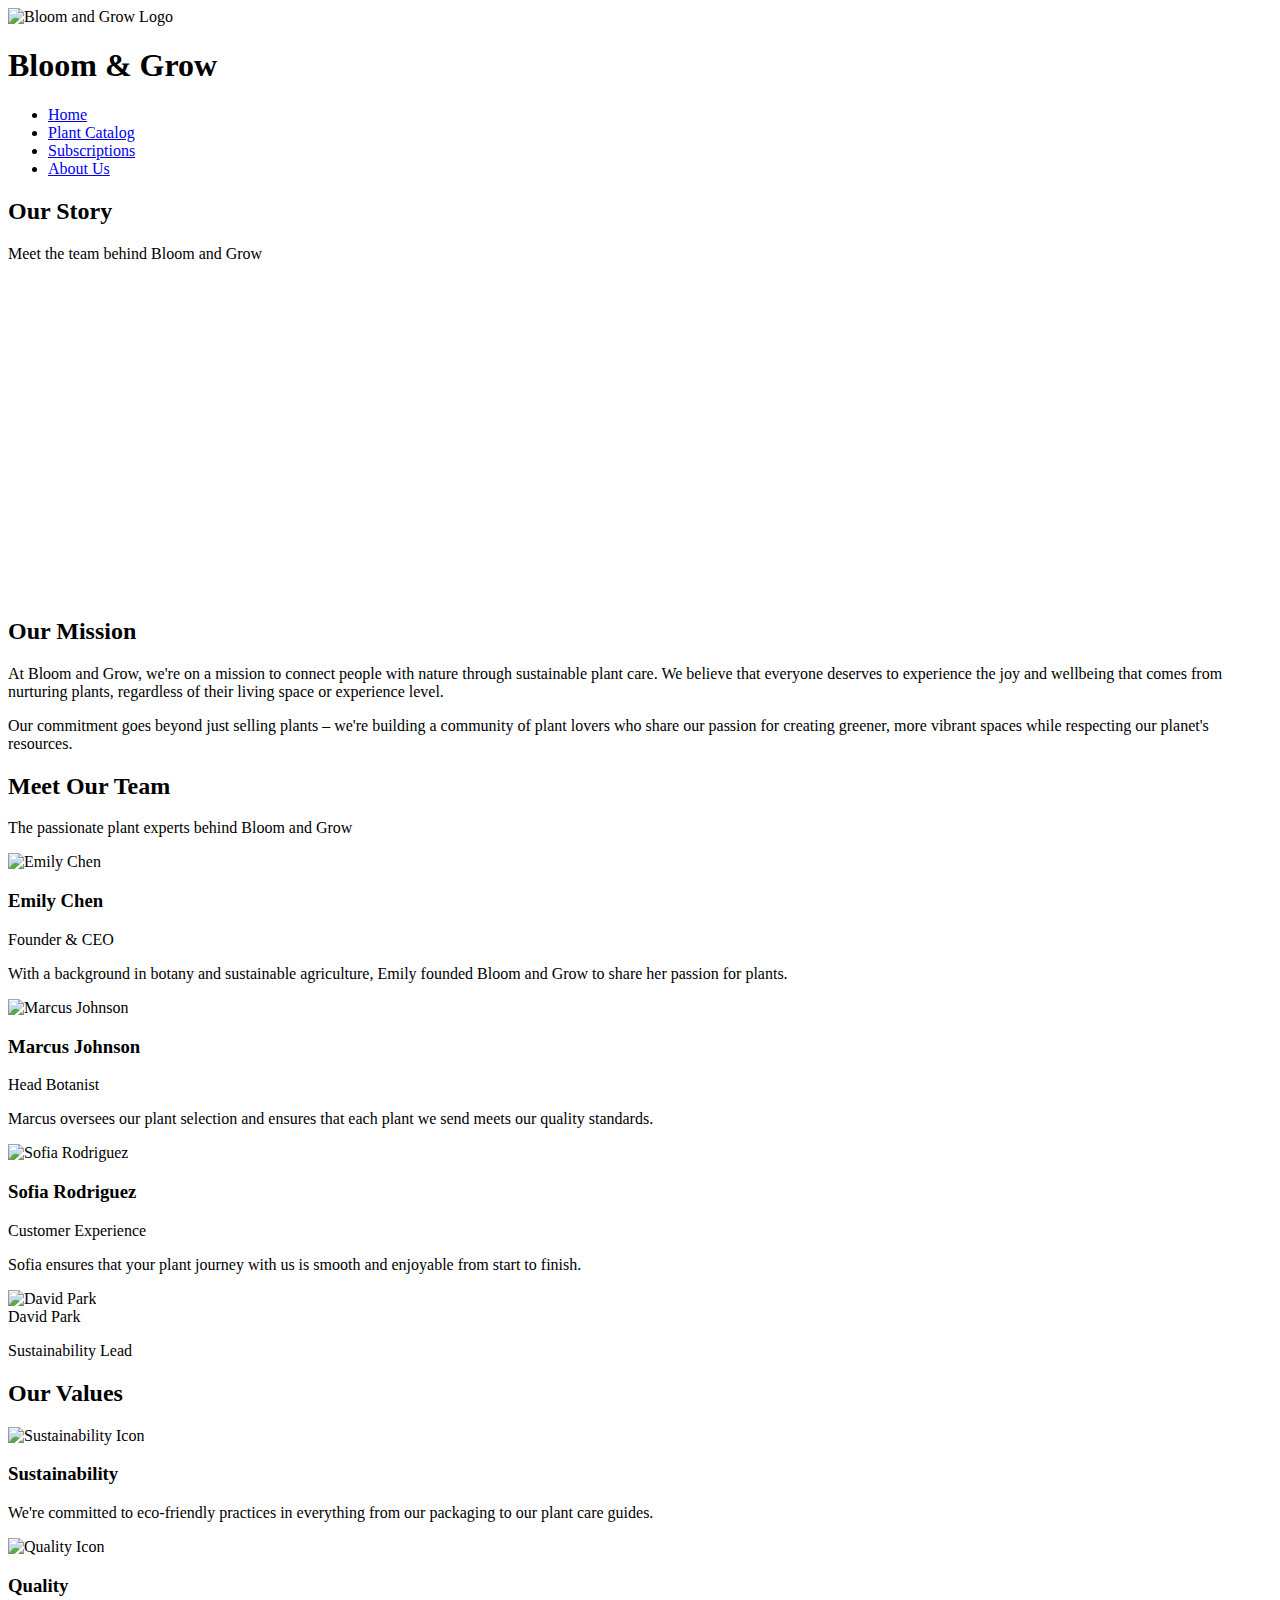
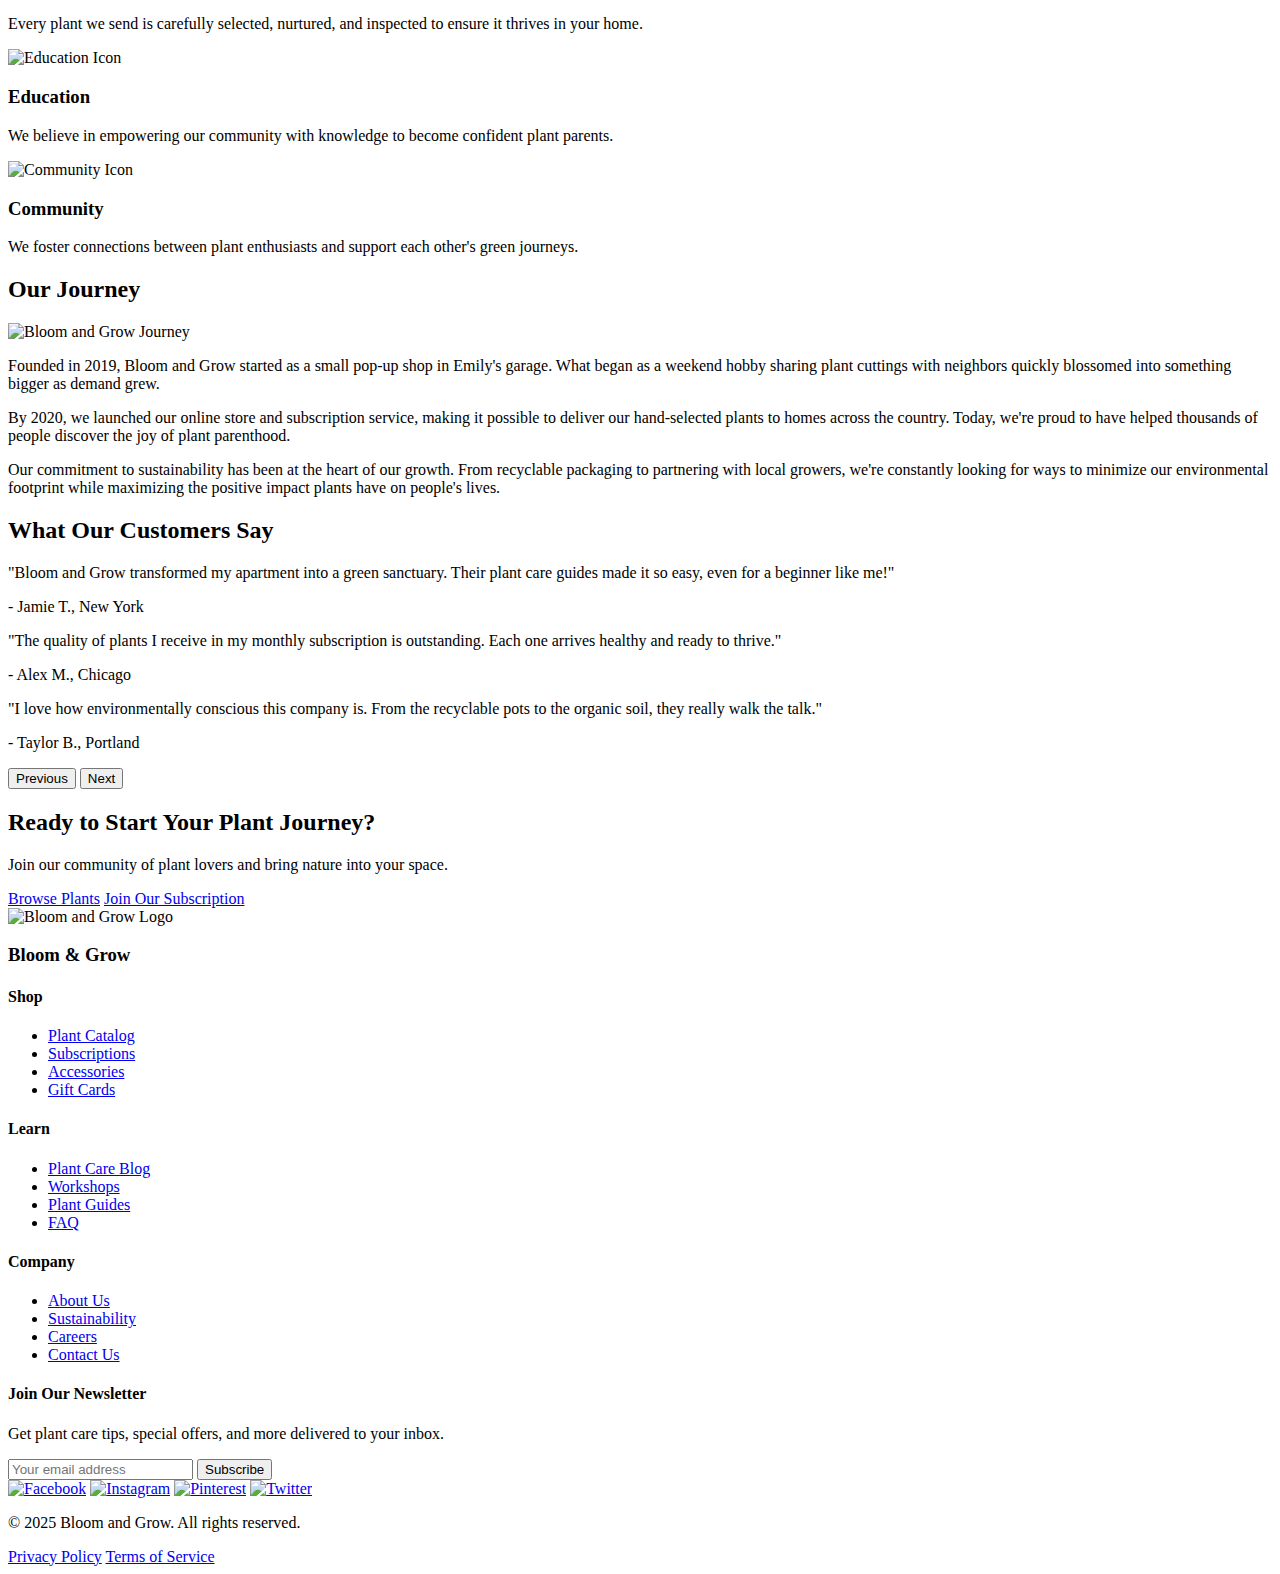
==== about.html @ cf71ad3f "added an about html file" ====
<!DOCTYPE html>
<html lang="en">
<head>
    <meta charset="UTF-8">
    <meta name="viewport" content="width=device-width, initial-scale=1.0">
    <title>Bloom and Grow - About Us</title>
    <link rel="stylesheet" href="styles.css">
    <link href="https://fonts.googleapis.com/css2?family=Playfair+Display:wght@400;500;600;700&family=Poppins:wght@300;400;500;600&display=swap" rel="stylesheet">
    <script src="script.js" defer></script>
</head>
<body>
    <header>
        <div class="container">
            <nav class="navbar">
                <div class="logo">
                    <img src="images/logo.svg" alt="Bloom and Grow Logo">
                    <h1>Bloom & Grow</h1>
                </div>
                <ul class="nav-links">
                    <li><a href="index.html">Home</a></li>
                    <li><a href="catalog.html">Plant Catalog</a></li>
                    <li><a href="subscription.html">Subscriptions</a></li>
                    <li><a href="about.html" class="active">About Us</a></li>
                </ul>
                <div class="hamburger">
                    <span></span>
                    <span></span>
                    <span></span>
                </div>
            </nav>
        </div>
    </header>

    <section class="hero" style="background-image: url('images/about-hero.jpg'); height: 400px;">
        <div class="container">
            <div class="hero-content fade-in">
                <h2>Our Story</h2>
                <p>Meet the team behind Bloom and Grow</p>
            </div>
        </div>
    </section>

    <section class="about-page">
        <div class="container">
            <div class="mission fade-in">
                <h2>Our Mission</h2>
                <p>At Bloom and Grow, we're on a mission to connect people with nature through sustainable plant care. We believe that everyone deserves to experience the joy and wellbeing that comes from nurturing plants, regardless of their living space or experience level.</p>
                <p>Our commitment goes beyond just selling plants – we're building a community of plant lovers who share our passion for creating greener, more vibrant spaces while respecting our planet's resources.</p>
            </div>
            
            <div class="team">
                <div class="section-title fade-in">
                    <h2>Meet Our Team</h2>
                    <p>The passionate plant experts behind Bloom and Grow</p>
                </div>
                
                <div class="team-grid">
                    <div class="team-member fade-in">
                        <div class="team-img">
                            <img src="images/team-1.jpg" alt="Emily Chen">
                        </div>
                        <h3 class="team-name">Emily Chen</h3>
                        <p class="team-position">Founder & CEO</p>
                        <p>With a background in botany and sustainable agriculture, Emily founded Bloom and Grow to share her passion for plants.</p>
                    </div>
                    
                    <div class="team-member fade-in">
                        <div class="team-img">
                            <img src="images/team-2.jpg" alt="Marcus Johnson">
                        </div>
                        <h3 class="team-name">Marcus Johnson</h3>
                        <p class="team-position">Head Botanist</p>
                        <p>Marcus oversees our plant selection and ensures that each plant we send meets our quality standards.</p>
                    </div>
                    
                    <div class="team-member fade-in">
                        <div class="team-img">
                            <img src="images/team-3.jpg" alt="Sofia Rodriguez">
                        </div>
                        <h3 class="team-name">Sofia Rodriguez</h3>
                        <p class="team-position">Customer Experience</p>
                        <p>Sofia ensures that your plant journey with us is smooth and enjoyable from start to finish.</p>
                    </div>
                    
                    <div class="team-member fade-in">
                        <div class="team-img">
                            <img src="images/team-4.jpg" alt="David Park">
                        </div
                    
                        <h3 class="team-name">David Park</h3>
                        <p class="team-position">Sustainability Lead</p>
            <div class="values fade-in">
                <h2>Our Values</h2>
                <div class="values-grid">
                    <div class="value-item">
                        <div class="value-icon">
                            <img src="images/sustainability-icon.svg" alt="Sustainability Icon">
                        </div>
                        <h3>Sustainability</h3>
                        <p>We're committed to eco-friendly practices in everything from our packaging to our plant care guides.</p>
                    </div>
                    
                    <div class="value-item">
                        <div class="value-icon">
                            <img src="images/quality-icon.svg" alt="Quality Icon">
                        </div>
                        <h3>Quality</h3>
                        <p>Every plant we send is carefully selected, nurtured, and inspected to ensure it thrives in your home.</p>
                    </div>
                    
                    <div class="value-item">
                        <div class="value-icon">
                            <img src="images/education-icon.svg" alt="Education Icon">
                        </div>
                        <h3>Education</h3>
                        <p>We believe in empowering our community with knowledge to become confident plant parents.</p>
                    </div>
                    
                    <div class="value-item">
                        <div class="value-icon">
                            <img src="images/community-icon.svg" alt="Community Icon">
                        </div>
                        <h3>Community</h3>
                        <p>We foster connections between plant enthusiasts and support each other's green journeys.</p>
                    </div>
                </div>
            </div>
            
            <div class="story fade-in">
                <h2>Our Journey</h2>
                <div class="story-content">
                    <div class="story-image">
                        <img src="images/our-journey.jpg" alt="Bloom and Grow Journey">
                    </div>
                    <div class="story-text">
                        <p>Founded in 2019, Bloom and Grow started as a small pop-up shop in Emily's garage. What began as a weekend hobby sharing plant cuttings with neighbors quickly blossomed into something bigger as demand grew.</p>
                        <p>By 2020, we launched our online store and subscription service, making it possible to deliver our hand-selected plants to homes across the country. Today, we're proud to have helped thousands of people discover the joy of plant parenthood.</p>
                        <p>Our commitment to sustainability has been at the heart of our growth. From recyclable packaging to partnering with local growers, we're constantly looking for ways to minimize our environmental footprint while maximizing the positive impact plants have on people's lives.</p>
                    </div>
                </div>
            </div>
            
            <div class="testimonials fade-in">
                <h2>What Our Customers Say</h2>
                <div class="testimonial-slider">
                    <div class="testimonial">
                        <p class="quote">"Bloom and Grow transformed my apartment into a green sanctuary. Their plant care guides made it so easy, even for a beginner like me!"</p>
                        <p class="author">- Jamie T., New York</p>
                    </div>
                    <div class="testimonial">
                        <p class="quote">"The quality of plants I receive in my monthly subscription is outstanding. Each one arrives healthy and ready to thrive."</p>
                        <p class="author">- Alex M., Chicago</p>
                    </div>
                    <div class="testimonial">
                        <p class="quote">"I love how environmentally conscious this company is. From the recyclable pots to the organic soil, they really walk the talk."</p>
                        <p class="author">- Taylor B., Portland</p>
                    </div>
                </div>
                <div class="slider-controls">
                    <button class="prev">Previous</button>
                    <button class="next">Next</button>
                </div>
            </div>
        </div>
    </section>
    
    <section class="cta-section">
        <div class="container">
            <div class="cta-content fade-in">
                <h2>Ready to Start Your Plant Journey?</h2>
                <p>Join our community of plant lovers and bring nature into your space.</p>
                <div class="cta-buttons">
                    <a href="catalog.html" class="btn primary-btn">Browse Plants</a>
                    <a href="subscription.html" class="btn secondary-btn">Join Our Subscription</a>
                </div>
            </div>
        </div>
    </section>

    <footer>
        <div class="container">
            <div class="footer-content">
                <div class="footer-logo">
                    <img src="images/logo-white.svg" alt="Bloom and Grow Logo">
                    <h3>Bloom & Grow</h3>
                </div>
                <div class="footer-links">
                    <div class="footer-column">
                        <h4>Shop</h4>
                        <ul>
                            <li><a href="catalog.html">Plant Catalog</a></li>
                            <li><a href="subscription.html">Subscriptions</a></li>
                            <li><a href="accessories.html">Accessories</a></li>
                            <li><a href="gifts.html">Gift Cards</a></li>
                        </ul>
                    </div>
                    <div class="footer-column">
                        <h4>Learn</h4>
                        <ul>
                            <li><a href="blog.html">Plant Care Blog</a></li>
                            <li><a href="workshops.html">Workshops</a></li>
                            <li><a href="guides.html">Plant Guides</a></li>
                            <li><a href="faq.html">FAQ</a></li>
                        </ul>
                    </div>
                    <div class="footer-column">
                        <h4>Company</h4>
                        <ul>
                            <li><a href="about.html">About Us</a></li>
                            <li><a href="sustainability.html">Sustainability</a></li>
                            <li><a href="careers.html">Careers</a></li>
                            <li><a href="contact.html">Contact Us</a></li>
                        </ul>
                    </div>
                </div>
                <div class="newsletter">
                    <h4>Join Our Newsletter</h4>
                    <p>Get plant care tips, special offers, and more delivered to your inbox.</p>
                    <form class="newsletter-form">
                        <input type="email" placeholder="Your email address" required>
                        <button type="submit" class="btn primary-btn">Subscribe</button>
                    </form>
                </div>
            </div>
            <div class="footer-bottom">
                <div class="social-links">
                    <a href="#" aria-label="Facebook"><img src="images/facebook-icon.svg" alt="Facebook"></a>
                    <a href="#" aria-label="Instagram"><img src="images/instagram-icon.svg" alt="Instagram"></a>
                    <a href="#" aria-label="Pinterest"><img src="images/pinterest-icon.svg" alt="Pinterest"></a>
                    <a href="#" aria-label="Twitter"><img src="images/twitter-icon.svg" alt="Twitter"></a>
                </div>
                <div class="copyright">
                    <p>&copy; 2025 Bloom and Grow. All rights reserved.</p>
                </div>
                <div class="legal-links">
                    <a href="privacy.html">Privacy Policy</a>
                    <a href="terms.html">Terms of Service</a>
                </div>
            </div>
        </div>
    </footer>
</body>
</html>
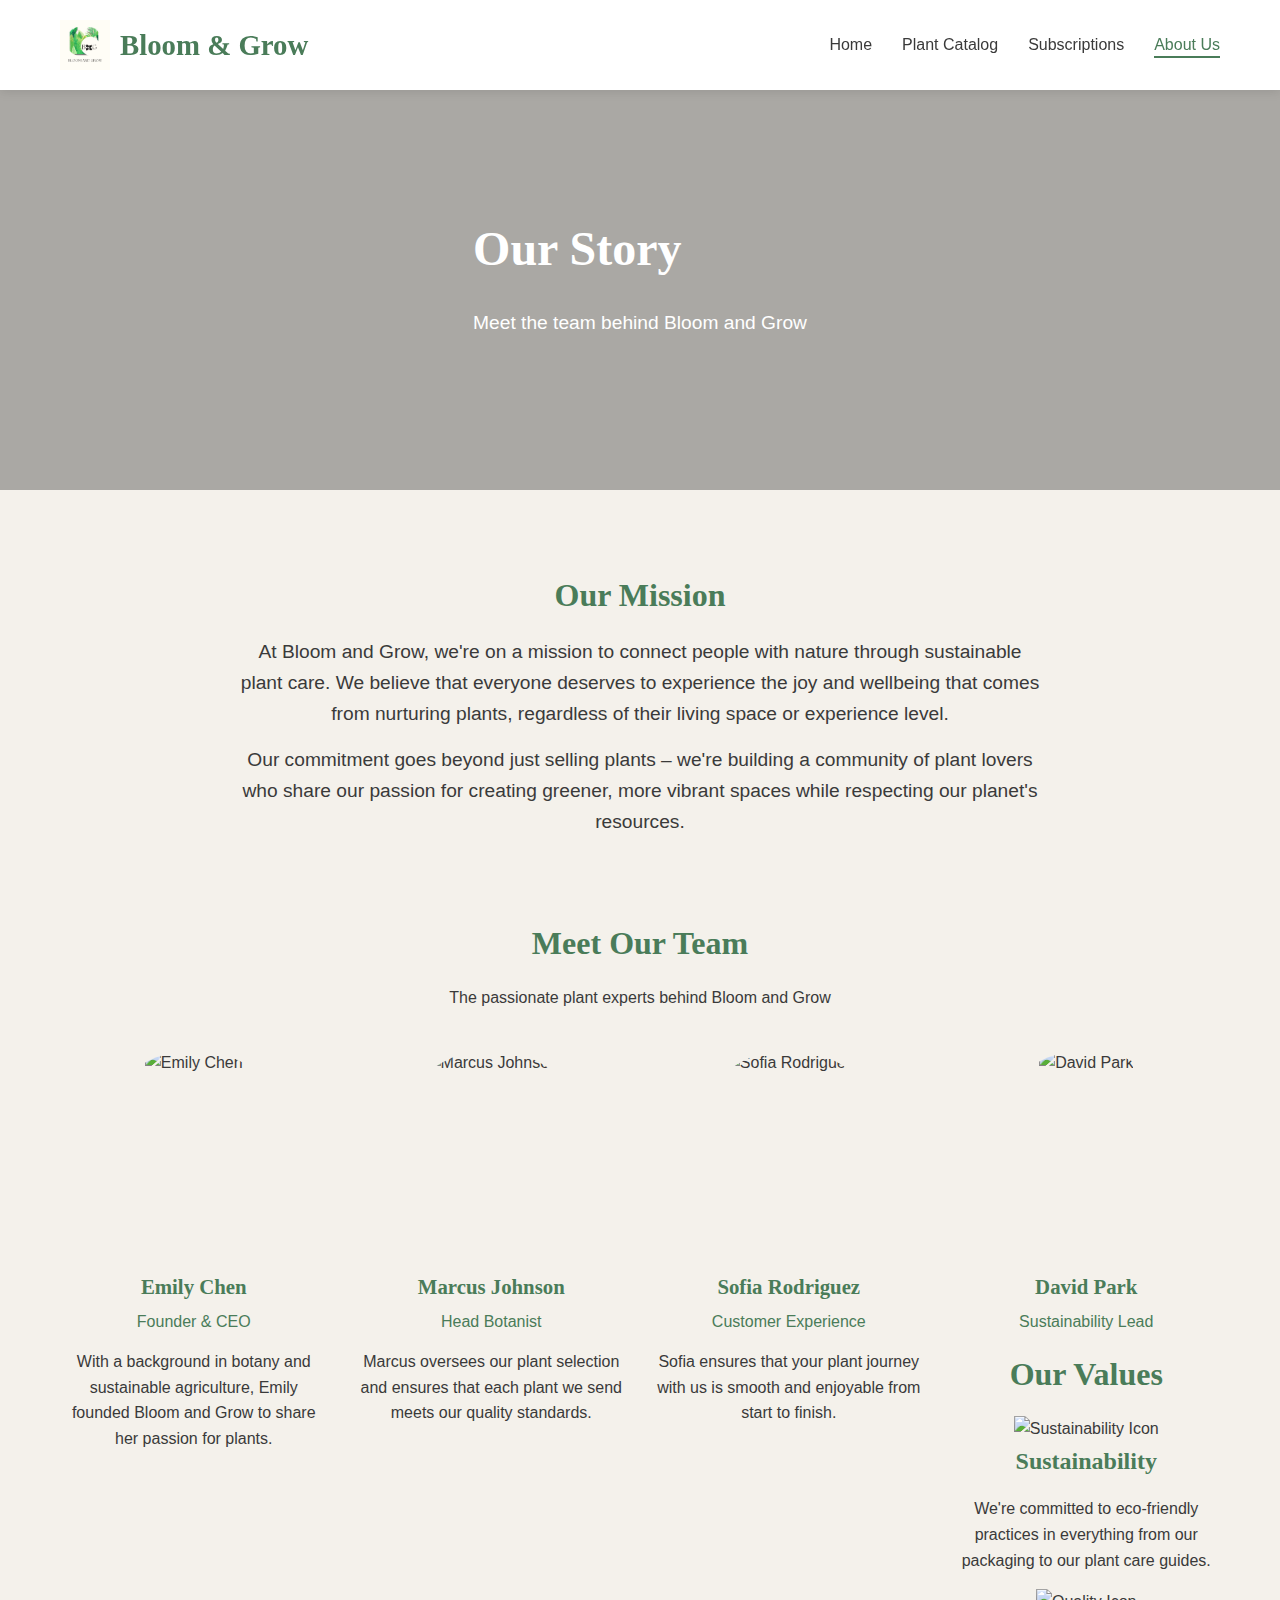
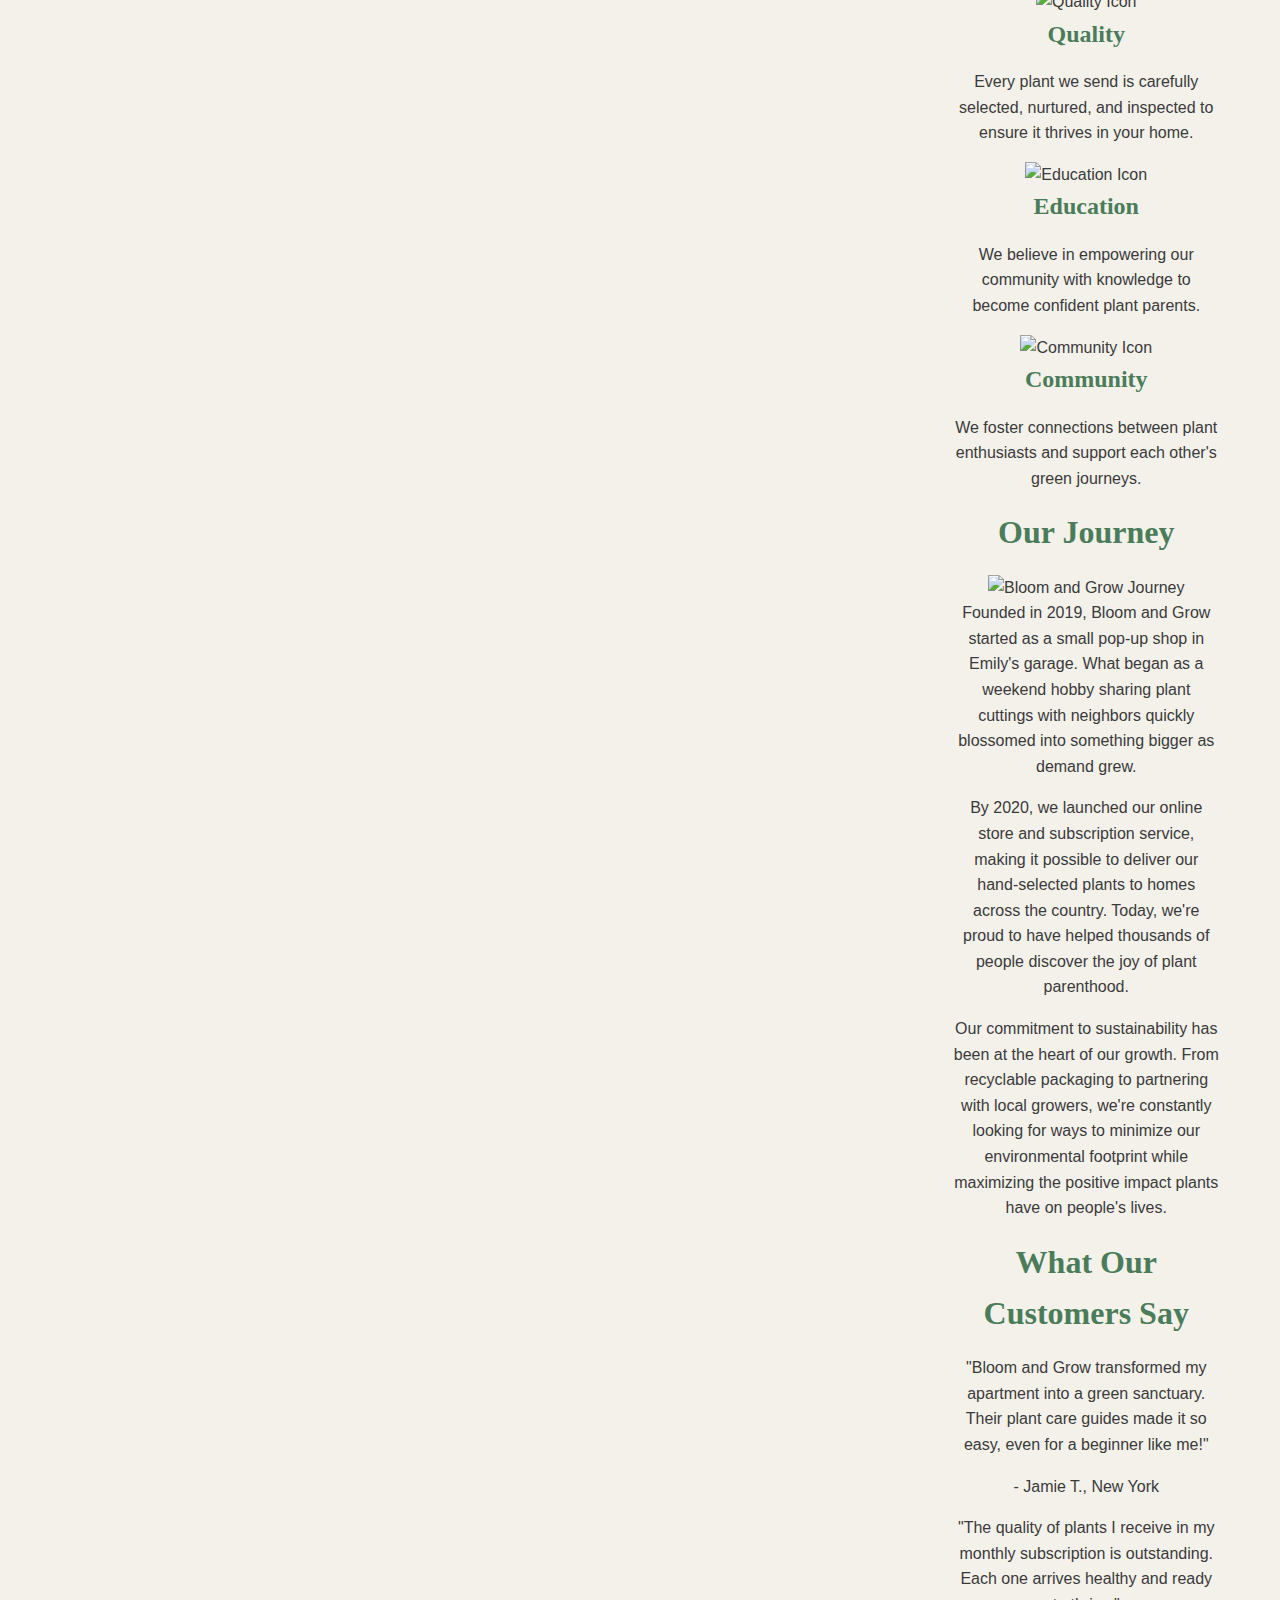
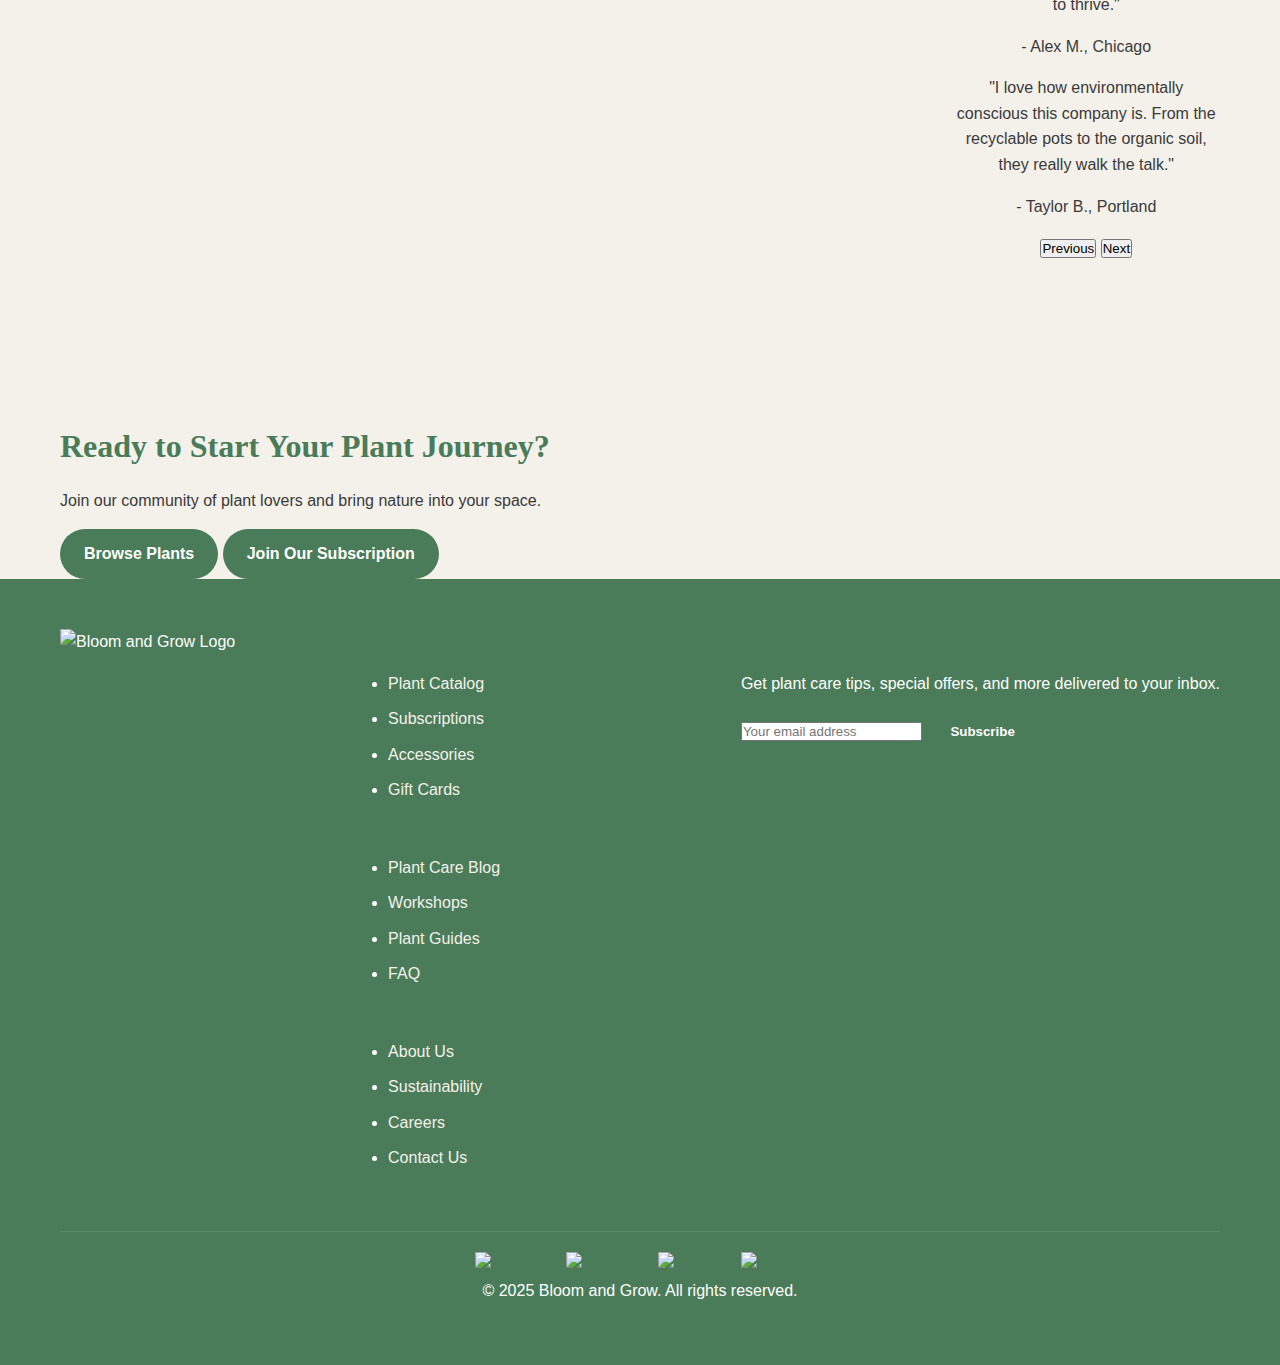
==== commit 27898478: "Update HTML files to use new logo and stylesheet paths" ====
--- a/about.html
+++ b/about.html
@@ -4,8 +4,7 @@
     <meta charset="UTF-8">
     <meta name="viewport" content="width=device-width, initial-scale=1.0">
     <title>Bloom and Grow - About Us</title>
-    <link rel="stylesheet" href="styles.css">
-    <link href="https://fonts.googleapis.com/css2?family=Playfair+Display:wght@400;500;600;700&family=Poppins:wght@300;400;500;600&display=swap" rel="stylesheet">
+    <link rel="stylesheet" href="assets/styles.css">
     <script src="script.js" defer></script>
 </head>
 <body>
@@ -13,7 +12,7 @@
         <div class="container">
             <nav class="navbar">
                 <div class="logo">
-                    <img src="images/logo.svg" alt="Bloom and Grow Logo">
+                    <img src="assets/bnglogo.jpg" alt="Bloom and Grow Logo">
                     <h1>Bloom & Grow</h1>
                 </div>
                 <ul class="nav-links">
@@ -85,7 +84,7 @@
                     <div class="team-member fade-in">
                         <div class="team-img">
                             <img src="images/team-4.jpg" alt="David Park">
-                        </div
+                        </div>
                     
                         <h3 class="team-name">David Park</h3>
                         <p class="team-position">Sustainability Lead</p>
--- a/assets/styles.css
+++ b/assets/styles.css
@@ -0,0 +1,770 @@
+/* Global Styles */
+:root {
+    --primary-green: #4a7c59;
+    --secondary-green: #8cb369;
+    --light-green: #c4e0b2;
+    --brown: #8d6346;
+    --light-brown: #bea38b;
+    --neutral-light: #f4f1eb;
+    --neutral-dark: #3a3a3a;
+    --gradient-green: linear-gradient(to right, var(--primary-green), var(--secondary-green));
+  }
+  
+  * {
+    margin: 0;
+    padding: 0;
+    box-sizing: border-box;
+  }
+  
+  body {
+    font-family: 'Poppins', sans-serif;
+    background-color: var(--neutral-light);
+    color: var(--neutral-dark);
+    line-height: 1.6;
+  }
+  
+  .container {
+    max-width: 1200px;
+    margin: 0 auto;
+    padding: 0 20px;
+  }
+  
+  /* Typography */
+  h1, h2, h3, h4, h5, h6 {
+    font-family: 'Playfair Display', serif;
+    margin-bottom: 1rem;
+    color: var(--primary-green);
+  }
+  
+  h1 {
+    font-size: 2.5rem;
+  }
+  
+  h2 {
+    font-size: 2rem;
+  }
+  
+  h3 {
+    font-size: 1.5rem;
+  }
+  
+  p {
+    margin-bottom: 1rem;
+  }
+  
+  a {
+    text-decoration: none;
+    color: var(--primary-green);
+    transition: color 0.3s ease;
+  }
+  
+  a:hover {
+    color: var(--secondary-green);
+  }
+  
+  /* Buttons */
+  .btn {
+    display: inline-block;
+    padding: 12px 24px;
+    background-color: var(--primary-green);
+    color: white;
+    border: none;
+    border-radius: 25px;
+    font-weight: 600;
+    cursor: pointer;
+    transition: all 0.3s ease;
+  }
+  
+  .btn:hover {
+    background-color: var(--secondary-green);
+    transform: translateY(-2px);
+  }
+  
+  .btn-secondary {
+    background-color: var(--brown);
+  }
+  
+  .btn-secondary:hover {
+    background-color: var(--light-brown);
+  }
+  
+  .btn-outline {
+    background-color: transparent;
+    border: 2px solid var(--primary-green);
+    color: var(--primary-green);
+  }
+  
+  .btn-outline:hover {
+    background-color: var(--primary-green);
+    color: white;
+  }
+  
+  /* Header */
+  header {
+    background-color: white;
+    box-shadow: 0 2px 10px rgba(0, 0, 0, 0.1);
+    position: sticky;
+    top: 0;
+    z-index: 100;
+  }
+  
+  .navbar {
+    display: flex;
+    justify-content: space-between;
+    align-items: center;
+    padding: 20px 0;
+  }
+  
+  .logo {
+    display: flex;
+    align-items: center;
+  }
+  
+  .logo img {
+    height: 50px;
+    margin-right: 10px;
+  }
+  
+  .logo h1 {
+    margin-bottom: 0;
+    font-size: 1.8rem;
+  }
+  
+  .nav-links {
+    display: flex;
+    list-style: none;
+  }
+  
+  .nav-links li {
+    margin-left: 30px;
+  }
+  
+  .nav-links a {
+    font-weight: 500;
+    color: var(--neutral-dark);
+    position: relative;
+  }
+  
+  .nav-links a:hover {
+    color: var(--primary-green);
+  }
+  
+  .nav-links a.active {
+    color: var(--primary-green);
+  }
+  
+  .nav-links a.active::after {
+    content: '';
+    position: absolute;
+    width: 100%;
+    height: 2px;
+    background-color: var(--primary-green);
+    bottom: -5px;
+    left: 0;
+  }
+  
+  .hamburger {
+    display: none;
+    cursor: pointer;
+  }
+  
+  /* Hero Section */
+  .hero {
+    background: url('images/hero-bg.jpg') no-repeat center center/cover;
+    height: 600px;
+    display: flex;
+    align-items: center;
+    position: relative;
+  }
+  
+  .hero::before {
+    content: '';
+    position: absolute;
+    top: 0;
+    left: 0;
+    width: 100%;
+    height: 100%;
+    background: rgba(0, 0, 0, 0.3);
+  }
+  
+  .hero-content {
+    position: relative;
+    color: white;
+    max-width: 600px;
+  }
+  
+  .hero-content h2 {
+    font-size: 3rem;
+    margin-bottom: 20px;
+    color: white;
+  }
+  
+  .hero-content p {
+    font-size: 1.2rem;
+    margin-bottom: 30px;
+  }
+  
+  /* Categories Section */
+  .categories {
+    padding: 80px 0;
+  }
+  
+  .section-title {
+    text-align: center;
+    margin-bottom: 40px;
+  }
+  
+  .categories-container {
+    display: flex;
+    justify-content: space-between;
+    flex-wrap: wrap;
+    gap: 30px;
+  }
+  
+  .category-card {
+    flex-basis: calc(33.33% - 20px);
+    background-color: white;
+    border-radius: 15px;
+    overflow: hidden;
+    box-shadow: 0 5px 15px rgba(0, 0, 0, 0.1);
+    transition: transform 0.3s ease;
+  }
+  
+  .category-card:hover {
+    transform: translateY(-10px);
+  }
+  
+  .category-img {
+    height: 200px;
+    overflow: hidden;
+  }
+  
+  .category-img img {
+    width: 100%;
+    height: 100%;
+    object-fit: cover;
+    transition: transform 0.5s ease;
+  }
+  
+  .category-card:hover .category-img img {
+    transform: scale(1.1);
+  }
+  
+  .category-content {
+    padding: 20px;
+  }
+  
+  .category-content h3 {
+    margin-bottom: 10px;
+  }
+  
+  /* Subscription Section */
+  .subscription {
+    padding: 80px 0;
+    background: var(--gradient-green);
+    color: white;
+  }
+  
+  .subscription .section-title {
+    color: white;
+  }
+  
+  .subscription-cards {
+    display: flex;
+    justify-content: space-between;
+    flex-wrap: wrap;
+    gap: 30px;
+  }
+  
+  .subscription-card {
+    flex-basis: calc(33.33% - 20px);
+    background-color: white;
+    border-radius: 15px;
+    padding: 30px;
+    box-shadow: 0 5px 15px rgba(0, 0, 0, 0.1);
+    color: var(--neutral-dark);
+    transition: transform 0.3s ease;
+  }
+  
+  .subscription-card:hover {
+    transform: translateY(-10px);
+  }
+  
+  .subscription-card h3 {
+    font-size: 1.8rem;
+    margin-bottom: 20px;
+  }
+  
+  .price {
+    font-size: 2.5rem;
+    font-weight: 700;
+    margin-bottom: 20px;
+    color: var(--primary-green);
+  }
+  
+  .price span {
+    font-size: 1rem;
+    font-weight: 400;
+  }
+  
+  .features {
+    margin-bottom: 30px;
+  }
+  
+  .features li {
+    margin-bottom: 10px;
+    list-style: none;
+    display: flex;
+    align-items: center;
+  }
+  
+  .features li:before {
+    content: '✓';
+    color: var(--primary-green);
+    margin-right: 10px;
+    font-weight: bold;
+  }
+  
+  /* About Section */
+  .about {
+    padding: 80px 0;
+  }
+  
+  .about-content {
+    display: flex;
+    align-items: center;
+    gap: 50px;
+  }
+  
+  .about-img {
+    flex: 1;
+  }
+  
+  .about-img img {
+    width: 100%;
+    border-radius: 15px;
+  }
+  
+  .about-text {
+    flex: 1;
+  }
+  
+  /* Plant Catalog Styles */
+  .catalog {
+    padding: 80px 0;
+  }
+  
+  .filters {
+    margin-bottom: 40px;
+    display: flex;
+    justify-content: center;
+    gap: 15px;
+  }
+  
+  .filter-btn {
+    padding: 8px 20px;
+    background-color: white;
+    border: 1px solid var(--primary-green);
+    border-radius: 20px;
+    cursor: pointer;
+    transition: all 0.3s ease;
+  }
+  
+  .filter-btn:hover, .filter-btn.active {
+    background-color: var(--primary-green);
+    color: white;
+  }
+  
+  .plants-grid {
+    display: grid;
+    grid-template-columns: repeat(auto-fill, minmax(250px, 1fr));
+    gap: 30px;
+  }
+  
+  .plant-card {
+    background-color: white;
+    border-radius: 15px;
+    overflow: hidden;
+    box-shadow: 0 5px 15px rgba(0, 0, 0, 0.1);
+    transition: transform 0.3s ease;
+  }
+  
+  .plant-card:hover {
+    transform: translateY(-10px);
+  }
+  
+  .plant-img {
+    height: 250px;
+    overflow: hidden;
+  }
+  
+  .plant-img img {
+    width: 100%;
+    height: 100%;
+    object-fit: cover;
+    transition: transform 0.5s ease;
+  }
+  
+  .plant-card:hover .plant-img img {
+    transform: scale(1.1);
+  }
+  
+  .plant-content {
+    padding: 20px;
+  }
+  
+  .plant-name {
+    font-size: 1.3rem;
+    margin-bottom: 10px;
+  }
+  
+  .plant-price {
+    font-weight: 700;
+    color: var(--primary-green);
+    margin-bottom: 15px;
+  }
+  
+  .plant-description {
+    margin-bottom: 15px;
+  }
+  
+  /* Slider/Carousel */
+  .carousel {
+    position: relative;
+    overflow: hidden;
+    margin: 40px 0;
+  }
+  
+  .carousel-container {
+    display: flex;
+    transition: transform 0.5s ease;
+  }
+  
+  .carousel-slide {
+    min-width: 100%;
+  }
+  
+  .carousel-buttons {
+    position: absolute;
+    bottom: 20px;
+    left: 50%;
+    transform: translateX(-50%);
+    display: flex;
+    gap: 10px;
+  }
+  
+  .carousel-btn {
+    width: 15px;
+    height: 15px;
+    border-radius: 50%;
+    background-color: rgba(255, 255, 255, 0.5);
+    cursor: pointer;
+    transition: background-color 0.3s ease;
+  }
+  
+  .carousel-btn.active {
+    background-color: white;
+  }
+  
+  .prev-btn, .next-btn {
+    position: absolute;
+    top: 50%;
+    transform: translateY(-50%);
+    background-color: rgba(255, 255, 255, 0.3);
+    color: white;
+    font-size: 24px;
+    width: 50px;
+    height: 50px;
+    border-radius: 50%;
+    display: flex;
+    align-items: center;
+    justify-content: center;
+    cursor: pointer;
+    transition: background-color 0.3s ease;
+  }
+  
+  .prev-btn:hover, .next-btn:hover {
+    background-color: rgba(255, 255, 255, 0.6);
+  }
+  
+  .prev-btn {
+    left: 20px;
+  }
+  
+  .next-btn {
+    right: 20px;
+  }
+  
+  /* Subscription Page Styles */
+  .subscription-page {
+    padding: 80px 0;
+  }
+  
+  .subscription-tiers {
+    display: flex;
+    justify-content: space-between;
+    flex-wrap: wrap;
+    gap: 30px;
+    margin-bottom: 50px;
+  }
+  
+  .tier-card {
+    flex-basis: calc(33.33% - 20px);
+    border-radius: 15px;
+    padding: 40px;
+    box-shadow: 0 5px 15px rgba(0, 0, 0, 0.1);
+    transition: transform 0.3s ease;
+  }
+  
+  .tier-card.beginner {
+    background-color: var(--light-green);
+  }
+  
+  .tier-card.advanced {
+    background-color: var(--secondary-green);
+    color: white;
+  }
+  
+  .tier-card.premium {
+    background-color: var(--primary-green);
+    color: white;
+  }
+  
+  .tier-card:hover {
+    transform: translateY(-10px);
+  }
+  
+  .tier-name {
+    font-size: 1.8rem;
+    margin-bottom: 10px;
+  }
+  
+  .tier-price {
+    font-size: 2.5rem;
+    font-weight: 700;
+    margin-bottom: 20px;
+  }
+  
+  .tier-features {
+    margin-bottom: 30px;
+  }
+  
+  /* About Us Page Styles */
+  .about-page {
+    padding: 80px 0;
+  }
+  
+  .mission {
+    text-align: center;
+    max-width: 800px;
+    margin: 0 auto 80px;
+  }
+  
+  .mission p {
+    font-size: 1.2rem;
+  }
+  
+  .team {
+    margin-bottom: 80px;
+  }
+  
+  .team-grid {
+    display: grid;
+    grid-template-columns: repeat(auto-fill, minmax(250px, 1fr));
+    gap: 30px;
+  }
+  
+  .team-member {
+    text-align: center;
+  }
+  
+  .team-img {
+    width: 200px;
+    height: 200px;
+    border-radius: 50%;
+    overflow: hidden;
+    margin: 0 auto 20px;
+  }
+  
+  .team-img img {
+    width: 100%;
+    height: 100%;
+    object-fit: cover;
+  }
+  
+  .team-name {
+    font-size: 1.3rem;
+    margin-bottom: 5px;
+  }
+  
+  .team-position {
+    color: var(--primary-green);
+    margin-bottom: 15px;
+  }
+  
+  .sustainability {
+    display: flex;
+    align-items: center;
+    gap: 50px;
+  }
+  
+  .sustainability-img {
+    flex: 1;
+  }
+  
+  .sustainability-img img {
+    width: 100%;
+    border-radius: 15px;
+  }
+  
+  .sustainability-text {
+    flex: 1;
+  }
+  
+  /* Footer */
+  footer {
+    background-color: var(--primary-green);
+    color: white;
+    padding: 50px 0 20px;
+  }
+  
+  .footer-content {
+    display: flex;
+    justify-content: space-between;
+    flex-wrap: wrap;
+    gap: 30px;
+    margin-bottom: 50px;
+  }
+  
+  .footer-column {
+    flex: 1;
+    min-width: 200px;
+  }
+  
+  .footer-column h3 {
+    color: white;
+    margin-bottom: 20px;
+  }
+  
+  .footer-links {
+    list-style: none;
+  }
+  
+  .footer-links li {
+    margin-bottom: 10px;
+  }
+  
+  .footer-links a {
+    color: var(--neutral-light);
+  }
+  
+  .footer-links a:hover {
+    color: white;
+  }
+  
+  .social-icons {
+    display: flex;
+    gap: 15px;
+  }
+  
+  .social-icon {
+    width: 40px;
+    height: 40px;
+    background-color: rgba(255, 255, 255, 0.1);
+    border-radius: 50%;
+    display: flex;
+    align-items: center;
+    justify-content: center;
+    transition: background-color 0.3s ease;
+  }
+  
+  .social-icon:hover {
+    background-color: rgba(255, 255, 255, 0.2);
+  }
+  
+  .footer-bottom {
+    text-align: center;
+    padding-top: 20px;
+    border-top: 1px solid rgba(255, 255, 255, 0.1);
+  }
+  
+  /* Animations */
+  @keyframes fadeIn {
+    from {
+      opacity: 0;
+      transform: translateY(20px);
+    }
+    to {
+      opacity: 1;
+      transform: translateY(0);
+    }
+  }
+  
+  @keyframes leafSway {
+    0% {
+      transform: rotate(0deg);
+    }
+    25% {
+      transform: rotate(5deg);
+    }
+    50% {
+      transform: rotate(0deg);
+    }
+    75% {
+      transform: rotate(-5deg);
+    }
+    100% {
+      transform: rotate(0deg);
+    }
+  }
+  
+  .fade-in {
+    animation: fadeIn 1s ease forwards;
+  }
+  
+  .leaf-icon {
+    display: inline-block;
+    animation: leafSway 3s ease-in-out infinite;
+  }
+  
+  /* Responsive Design */
+  @media (max-width: 992px) {
+    .category-card, .subscription-card, .tier-card {
+      flex-basis: calc(50% - 15px);
+    }
+    
+    .about-content, .sustainability {
+      flex-direction: column;
+    }
+  }
+  
+  @media (max-width: 768px) {
+    .hamburger {
+      display: block;
+    }
+    
+    .nav-links {
+      position: absolute;
+      top: 100%;
+      left: 0;
+      width: 100%;
+      background-color: white;
+      flex-direction: column;
+      align-items: center;
+      padding: 20px 0;
+      box-shadow: 0 5px 10px rgba(0, 0, 0, 0.1);
+      display: none;
+    }
+    
+    .nav-links.active {
+      display: flex;
+    }
+    
+    .nav-links li {
+      margin: 10px 0;
+    }
+    
+    .category-card, .subscription-card, .tier-card {
+      flex-basis: 100%;
+    }
+  }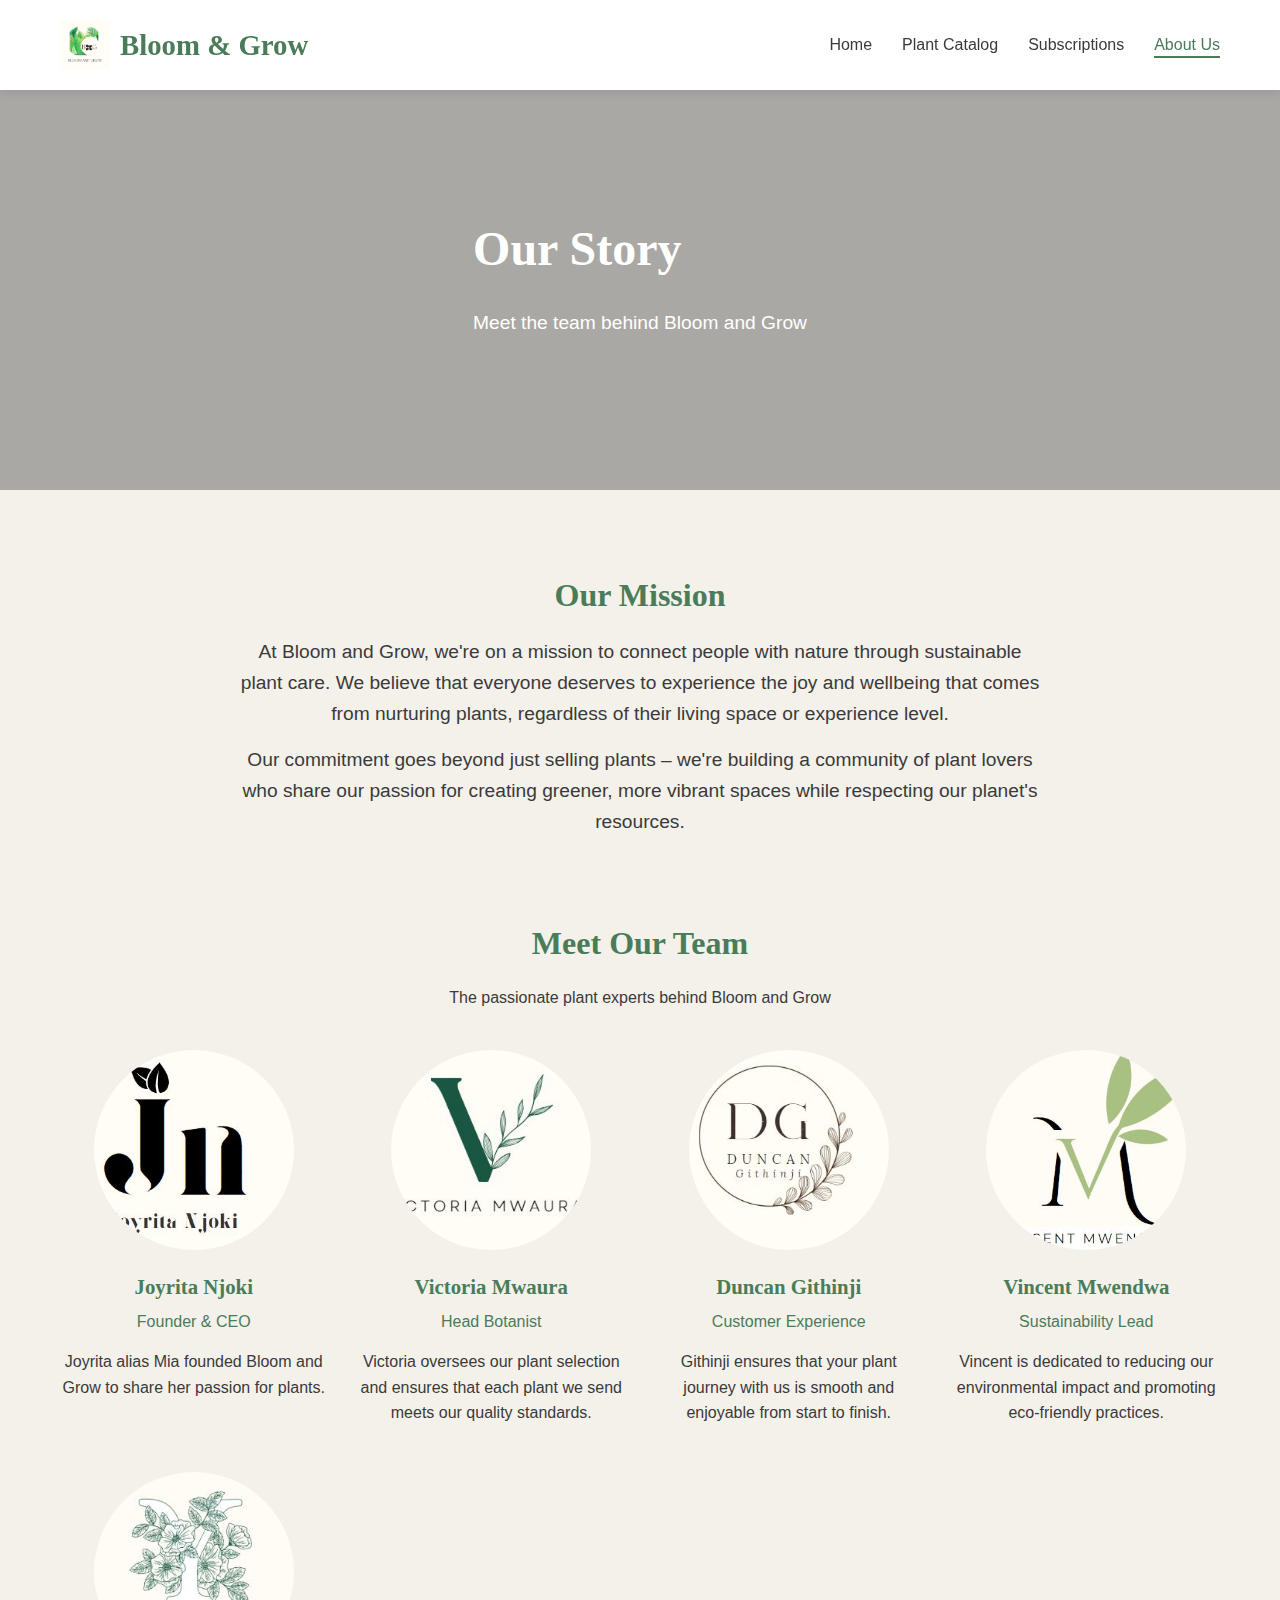
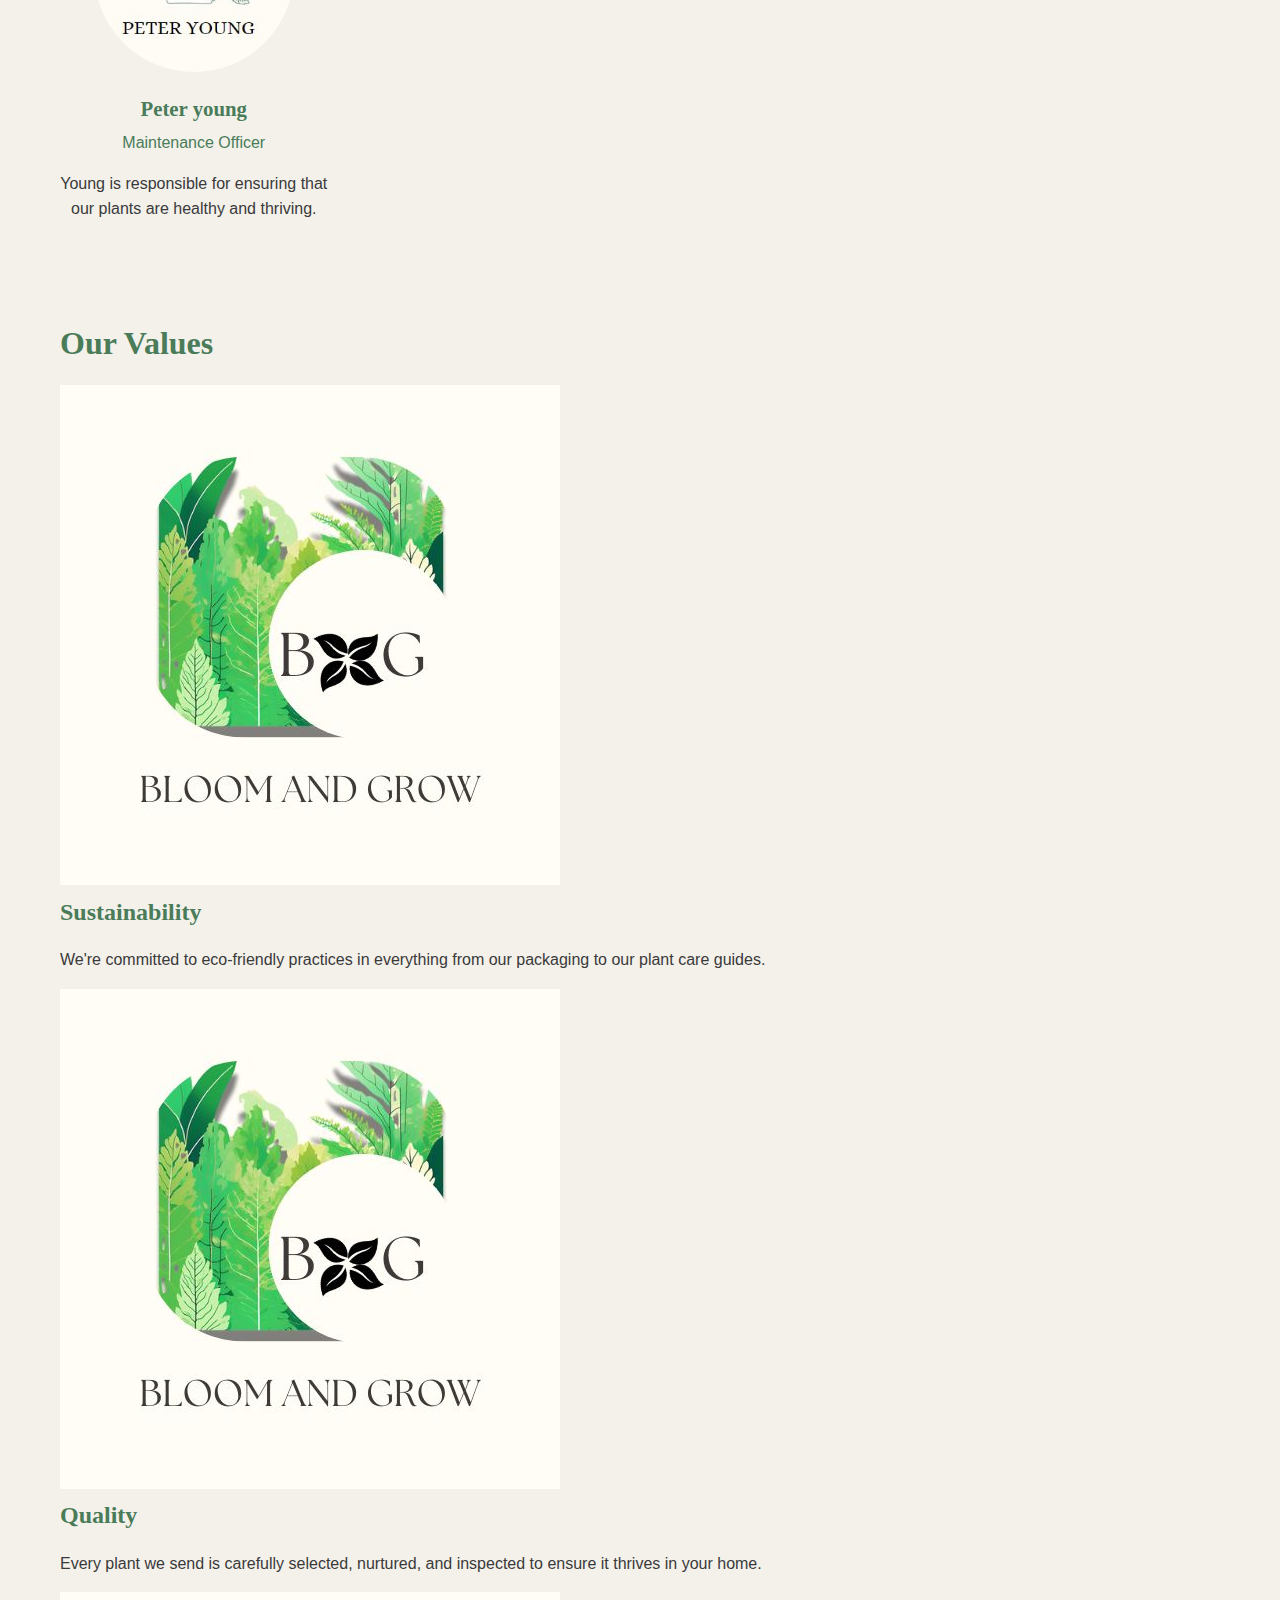
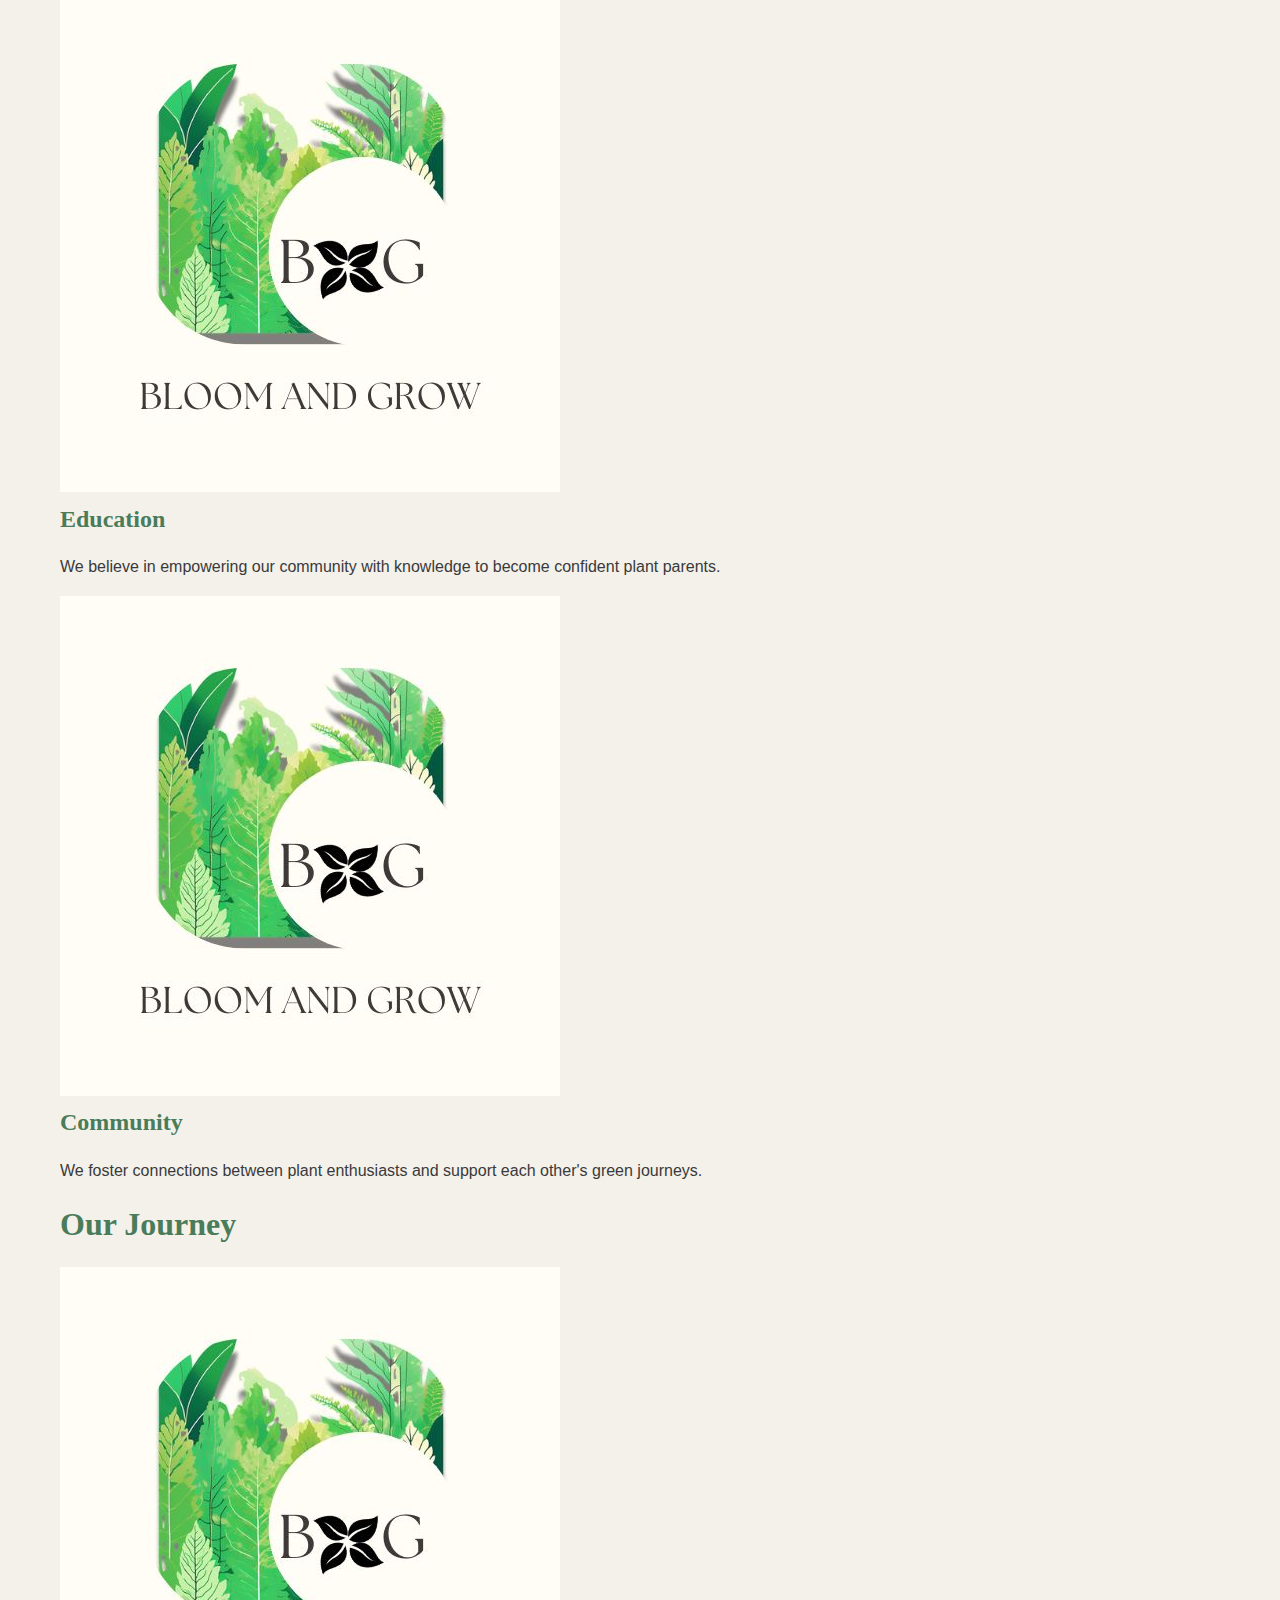
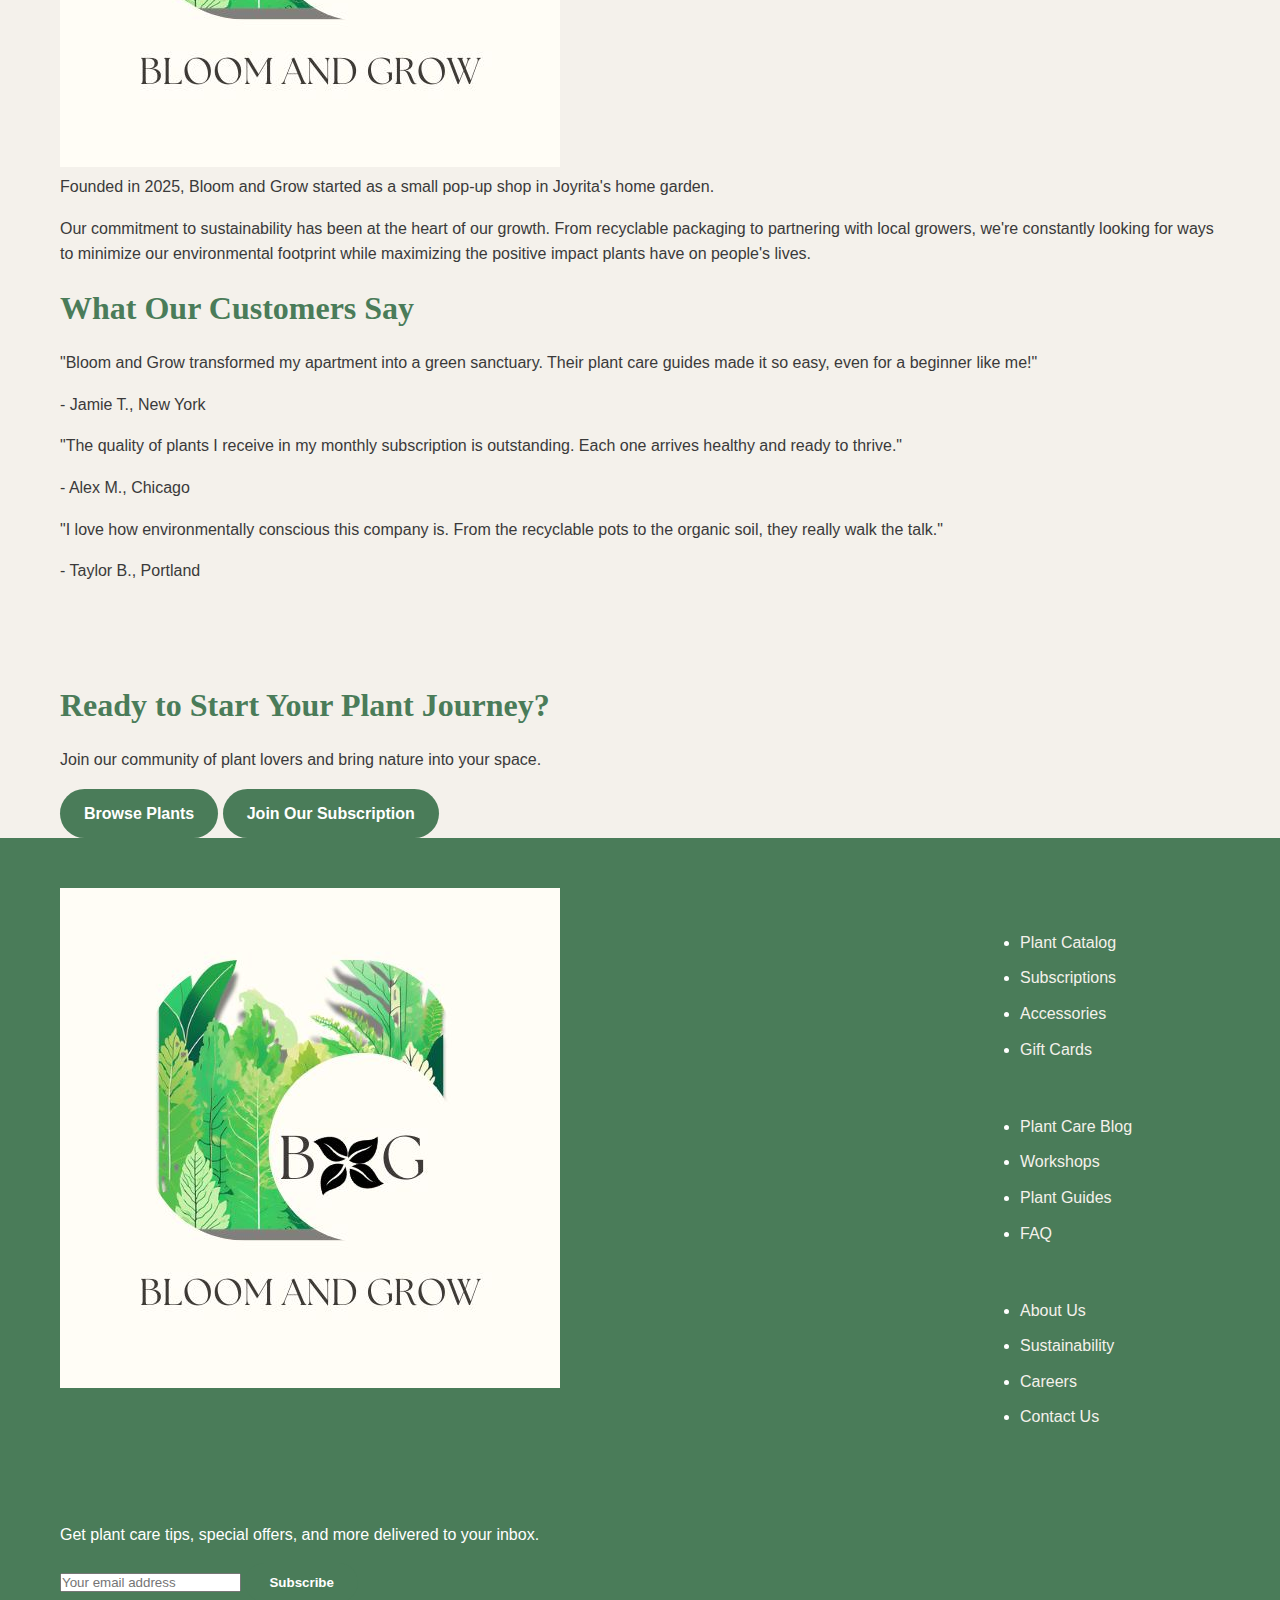
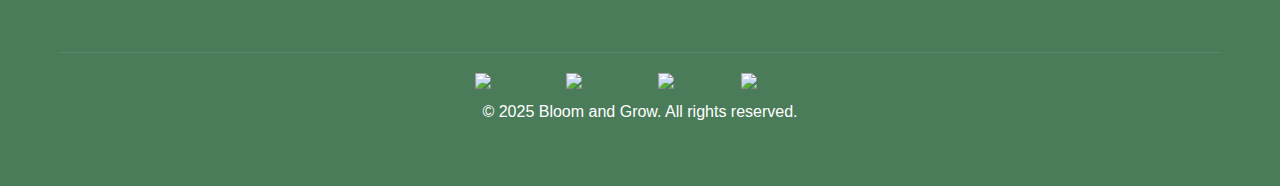
==== commit 1664083d: "Add new images and update HTML to reference them; modify subscription prices and contact information" ====
--- a/about.html
+++ b/about.html
@@ -4,7 +4,7 @@
     <meta charset="UTF-8">
     <meta name="viewport" content="width=device-width, initial-scale=1.0">
     <title>Bloom and Grow - About Us</title>
-    <link rel="stylesheet" href="assets/styles.css">
+    <link rel="stylesheet" href="styles.css">
     <script src="script.js" defer></script>
 </head>
 <body>
@@ -56,44 +56,57 @@
                 <div class="team-grid">
                     <div class="team-member fade-in">
                         <div class="team-img">
-                            <img src="images/team-1.jpg" alt="Emily Chen">
-                        </div>
-                        <h3 class="team-name">Emily Chen</h3>
+                            <img src="assets/joyrita.JPG" alt="Joyrita Njoki">
+                        </div>
+                        <h3 class="team-name">Joyrita Njoki</h3>
                         <p class="team-position">Founder & CEO</p>
-                        <p>With a background in botany and sustainable agriculture, Emily founded Bloom and Grow to share her passion for plants.</p>
-                    </div>
-                    
-                    <div class="team-member fade-in">
-                        <div class="team-img">
-                            <img src="images/team-2.jpg" alt="Marcus Johnson">
-                        </div>
-                        <h3 class="team-name">Marcus Johnson</h3>
+                        <p>Joyrita alias Mia founded Bloom and Grow to share her passion for plants.</p>
+                    </div>
+                    
+                    <div class="team-member fade-in">
+                        <div class="team-img">
+                            <img src="assets/victoria.JPG" alt="Victoria Mwaura">
+                        </div>
+                        <h3 class="team-name">Victoria Mwaura</h3>
                         <p class="team-position">Head Botanist</p>
-                        <p>Marcus oversees our plant selection and ensures that each plant we send meets our quality standards.</p>
-                    </div>
-                    
-                    <div class="team-member fade-in">
-                        <div class="team-img">
-                            <img src="images/team-3.jpg" alt="Sofia Rodriguez">
-                        </div>
-                        <h3 class="team-name">Sofia Rodriguez</h3>
+                        <p>Victoria oversees our plant selection and ensures that each plant we send meets our quality standards.</p>
+                    </div>
+                    
+                    <div class="team-member fade-in">
+                        <div class="team-img">
+                            <img src="assets/duncan.JPG" alt="Duncan Githinji">
+                        </div>
+                        <h3 class="team-name">Duncan Githinji</h3>
                         <p class="team-position">Customer Experience</p>
-                        <p>Sofia ensures that your plant journey with us is smooth and enjoyable from start to finish.</p>
-                    </div>
-                    
-                    <div class="team-member fade-in">
-                        <div class="team-img">
-                            <img src="images/team-4.jpg" alt="David Park">
-                        </div>
-                    
-                        <h3 class="team-name">David Park</h3>
+                        <p>Githinji ensures that your plant journey with us is smooth and enjoyable from start to finish.</p>
+                    </div>
+                    
+                    <div class="team-member fade-in">
+                        <div class="team-img">
+                            <img src="assets/vincent.JPG" alt="Vincent Mwendwa">
+                        </div>
+                        <h3 class="team-name">Vincent Mwendwa</h3>
                         <p class="team-position">Sustainability Lead</p>
+                        <p>Vincent is dedicated to reducing our environmental impact and promoting eco-friendly practices.</p>
+                    </div>
+
+                    <div class="team-member fade-in">
+                        <div class="team-img">
+                            <img src="assets/young.JPG" alt="Peter Young">
+                        </div>
+                        <h3 class="team-name">Peter young</h3>
+                        <p class="team-position"> Maintenance Officer</p>
+                        <p> Young is responsible for ensuring that our plants are healthy and thriving.</p>
+                    </div>
+                </div>
+            </div>
+
             <div class="values fade-in">
                 <h2>Our Values</h2>
                 <div class="values-grid">
                     <div class="value-item">
                         <div class="value-icon">
-                            <img src="images/sustainability-icon.svg" alt="Sustainability Icon">
+                            <img src="assets/bnglogo.jpg" alt="Sustainability Icon">
                         </div>
                         <h3>Sustainability</h3>
                         <p>We're committed to eco-friendly practices in everything from our packaging to our plant care guides.</p>
@@ -101,7 +114,7 @@
                     
                     <div class="value-item">
                         <div class="value-icon">
-                            <img src="images/quality-icon.svg" alt="Quality Icon">
+                            <img src="assets/bnglogo.jpg" alt="Quality Icon">
                         </div>
                         <h3>Quality</h3>
                         <p>Every plant we send is carefully selected, nurtured, and inspected to ensure it thrives in your home.</p>
@@ -109,7 +122,7 @@
                     
                     <div class="value-item">
                         <div class="value-icon">
-                            <img src="images/education-icon.svg" alt="Education Icon">
+                            <img src="assets/bnglogo.jpg" alt="Education Icon">
                         </div>
                         <h3>Education</h3>
                         <p>We believe in empowering our community with knowledge to become confident plant parents.</p>
@@ -117,7 +130,7 @@
                     
                     <div class="value-item">
                         <div class="value-icon">
-                            <img src="images/community-icon.svg" alt="Community Icon">
+                            <img src="assets/bnglogo.jpg" alt="Community Icon">
                         </div>
                         <h3>Community</h3>
                         <p>We foster connections between plant enthusiasts and support each other's green journeys.</p>
@@ -129,12 +142,13 @@
                 <h2>Our Journey</h2>
                 <div class="story-content">
                     <div class="story-image">
-                        <img src="images/our-journey.jpg" alt="Bloom and Grow Journey">
+                        <img src="assets/bnglogo.jpg" alt="Bloom and Grow Journey">
                     </div>
                     <div class="story-text">
-                        <p>Founded in 2019, Bloom and Grow started as a small pop-up shop in Emily's garage. What began as a weekend hobby sharing plant cuttings with neighbors quickly blossomed into something bigger as demand grew.</p>
-                        <p>By 2020, we launched our online store and subscription service, making it possible to deliver our hand-selected plants to homes across the country. Today, we're proud to have helped thousands of people discover the joy of plant parenthood.</p>
-                        <p>Our commitment to sustainability has been at the heart of our growth. From recyclable packaging to partnering with local growers, we're constantly looking for ways to minimize our environmental footprint while maximizing the positive impact plants have on people's lives.</p>
+                        <p>Founded in 2025, Bloom and Grow started as a small pop-up shop in Joyrita's home garden.</p>
+                        <p>Our commitment to sustainability has been at the heart of our growth. 
+                            From recyclable packaging to partnering with local growers,
+                            we're constantly looking for ways to minimize our environmental footprint while maximizing the positive impact plants have on people's lives.</p>
                     </div>
                 </div>
             </div>
@@ -155,10 +169,6 @@
                         <p class="author">- Taylor B., Portland</p>
                     </div>
                 </div>
-                <div class="slider-controls">
-                    <button class="prev">Previous</button>
-                    <button class="next">Next</button>
-                </div>
             </div>
         </div>
     </section>
@@ -180,7 +190,7 @@
         <div class="container">
             <div class="footer-content">
                 <div class="footer-logo">
-                    <img src="images/logo-white.svg" alt="Bloom and Grow Logo">
+                    <img src="assets/bnglogo.jpg" alt="Bloom and Grow Logo">
                     <h3>Bloom & Grow</h3>
                 </div>
                 <div class="footer-links">
--- a/styles.css
+++ b/styles.css
@@ -0,0 +1,770 @@
+/* Global Styles */
+:root {
+    --primary-green: #4a7c59;
+    --secondary-green: #8cb369;
+    --light-green: #c4e0b2;
+    --brown: #8d6346;
+    --light-brown: #bea38b;
+    --neutral-light: #f4f1eb;
+    --neutral-dark: #3a3a3a;
+    --gradient-green: linear-gradient(to right, var(--primary-green), var(--secondary-green));
+  }
+  
+  * {
+    margin: 0;
+    padding: 0;
+    box-sizing: border-box;
+  }
+  
+  body {
+    font-family: 'Poppins', sans-serif;
+    background-color: var(--neutral-light);
+    color: var(--neutral-dark);
+    line-height: 1.6;
+  }
+  
+  .container {
+    max-width: 1200px;
+    margin: 0 auto;
+    padding: 0 20px;
+  }
+  
+  /* Typography */
+  h1, h2, h3, h4, h5, h6 {
+    font-family: 'Playfair Display', serif;
+    margin-bottom: 1rem;
+    color: var(--primary-green);
+  }
+  
+  h1 {
+    font-size: 2.5rem;
+  }
+  
+  h2 {
+    font-size: 2rem;
+  }
+  
+  h3 {
+    font-size: 1.5rem;
+  }
+  
+  p {
+    margin-bottom: 1rem;
+  }
+  
+  a {
+    text-decoration: none;
+    color: var(--primary-green);
+    transition: color 0.3s ease;
+  }
+  
+  a:hover {
+    color: var(--secondary-green);
+  }
+  
+  /* Buttons */
+  .btn {
+    display: inline-block;
+    padding: 12px 24px;
+    background-color: var(--primary-green);
+    color: white;
+    border: none;
+    border-radius: 25px;
+    font-weight: 600;
+    cursor: pointer;
+    transition: all 0.3s ease;
+  }
+  
+  .btn:hover {
+    background-color: var(--secondary-green);
+    transform: translateY(-2px);
+  }
+  
+  .btn-secondary {
+    background-color: var(--brown);
+  }
+  
+  .btn-secondary:hover {
+    background-color: var(--light-brown);
+  }
+  
+  .btn-outline {
+    background-color: transparent;
+    border: 2px solid var(--primary-green);
+    color: var(--primary-green);
+  }
+  
+  .btn-outline:hover {
+    background-color: var(--primary-green);
+    color: white;
+  }
+  
+  /* Header */
+  header {
+    background-color: white;
+    box-shadow: 0 2px 10px rgba(0, 0, 0, 0.1);
+    position: sticky;
+    top: 0;
+    z-index: 100;
+  }
+  
+  .navbar {
+    display: flex;
+    justify-content: space-between;
+    align-items: center;
+    padding: 20px 0;
+  }
+  
+  .logo {
+    display: flex;
+    align-items: center;
+  }
+  
+  .logo img {
+    height: 50px;
+    margin-right: 10px;
+  }
+  
+  .logo h1 {
+    margin-bottom: 0;
+    font-size: 1.8rem;
+  }
+  
+  .nav-links {
+    display: flex;
+    list-style: none;
+  }
+  
+  .nav-links li {
+    margin-left: 30px;
+  }
+  
+  .nav-links a {
+    font-weight: 500;
+    color: var(--neutral-dark);
+    position: relative;
+  }
+  
+  .nav-links a:hover {
+    color: var(--primary-green);
+  }
+  
+  .nav-links a.active {
+    color: var(--primary-green);
+  }
+  
+  .nav-links a.active::after {
+    content: '';
+    position: absolute;
+    width: 100%;
+    height: 2px;
+    background-color: var(--primary-green);
+    bottom: -5px;
+    left: 0;
+  }
+  
+  .hamburger {
+    display: none;
+    cursor: pointer;
+  }
+  
+  /* Hero Section */
+  .hero {
+    background: url('images/hero-bg.jpg') no-repeat center center/cover;
+    height: 600px;
+    display: flex;
+    align-items: center;
+    position: relative;
+  }
+  
+  .hero::before {
+    content: '';
+    position: absolute;
+    top: 0;
+    left: 0;
+    width: 100%;
+    height: 100%;
+    background: rgba(0, 0, 0, 0.3);
+  }
+  
+  .hero-content {
+    position: relative;
+    color: white;
+    max-width: 600px;
+  }
+  
+  .hero-content h2 {
+    font-size: 3rem;
+    margin-bottom: 20px;
+    color: white;
+  }
+  
+  .hero-content p {
+    font-size: 1.2rem;
+    margin-bottom: 30px;
+  }
+  
+  /* Categories Section */
+  .categories {
+    padding: 80px 0;
+  }
+  
+  .section-title {
+    text-align: center;
+    margin-bottom: 40px;
+  }
+  
+  .categories-container {
+    display: flex;
+    justify-content: space-between;
+    flex-wrap: wrap;
+    gap: 30px;
+  }
+  
+  .category-card {
+    flex-basis: calc(33.33% - 20px);
+    background-color: white;
+    border-radius: 15px;
+    overflow: hidden;
+    box-shadow: 0 5px 15px rgba(0, 0, 0, 0.1);
+    transition: transform 0.3s ease;
+  }
+  
+  .category-card:hover {
+    transform: translateY(-10px);
+  }
+  
+  .category-img {
+    height: 200px;
+    overflow: hidden;
+  }
+  
+  .category-img img {
+    width: 100%;
+    height: 100%;
+    object-fit: cover;
+    transition: transform 0.5s ease;
+  }
+  
+  .category-card:hover .category-img img {
+    transform: scale(1.1);
+  }
+  
+  .category-content {
+    padding: 20px;
+  }
+  
+  .category-content h3 {
+    margin-bottom: 10px;
+  }
+  
+  /* Subscription Section */
+  .subscription {
+    padding: 80px 0;
+    background: var(--gradient-green);
+    color: white;
+  }
+  
+  .subscription .section-title {
+    color: white;
+  }
+  
+  .subscription-cards {
+    display: flex;
+    justify-content: space-between;
+    flex-wrap: wrap;
+    gap: 30px;
+  }
+  
+  .subscription-card {
+    flex-basis: calc(33.33% - 20px);
+    background-color: white;
+    border-radius: 15px;
+    padding: 30px;
+    box-shadow: 0 5px 15px rgba(0, 0, 0, 0.1);
+    color: var(--neutral-dark);
+    transition: transform 0.3s ease;
+  }
+  
+  .subscription-card:hover {
+    transform: translateY(-10px);
+  }
+  
+  .subscription-card h3 {
+    font-size: 1.8rem;
+    margin-bottom: 20px;
+  }
+  
+  .price {
+    font-size: 2.5rem;
+    font-weight: 700;
+    margin-bottom: 20px;
+    color: var(--primary-green);
+  }
+  
+  .price span {
+    font-size: 1rem;
+    font-weight: 400;
+  }
+  
+  .features {
+    margin-bottom: 30px;
+  }
+  
+  .features li {
+    margin-bottom: 10px;
+    list-style: none;
+    display: flex;
+    align-items: center;
+  }
+  
+  .features li:before {
+    content: '✓';
+    color: var(--primary-green);
+    margin-right: 10px;
+    font-weight: bold;
+  }
+  
+  /* About Section */
+  .about {
+    padding: 80px 0;
+  }
+  
+  .about-content {
+    display: flex;
+    align-items: center;
+    gap: 50px;
+  }
+  
+  .about-img {
+    flex: 1;
+  }
+  
+  .about-img img {
+    width: 100%;
+    border-radius: 15px;
+  }
+  
+  .about-text {
+    flex: 1;
+  }
+  
+  /* Plant Catalog Styles */
+  .catalog {
+    padding: 80px 0;
+  }
+  
+  .filters {
+    margin-bottom: 40px;
+    display: flex;
+    justify-content: center;
+    gap: 15px;
+  }
+  
+  .filter-btn {
+    padding: 8px 20px;
+    background-color: white;
+    border: 1px solid var(--primary-green);
+    border-radius: 20px;
+    cursor: pointer;
+    transition: all 0.3s ease;
+  }
+  
+  .filter-btn:hover, .filter-btn.active {
+    background-color: var(--primary-green);
+    color: white;
+  }
+  
+  .plants-grid {
+    display: grid;
+    grid-template-columns: repeat(auto-fill, minmax(250px, 1fr));
+    gap: 30px;
+  }
+  
+  .plant-card {
+    background-color: white;
+    border-radius: 15px;
+    overflow: hidden;
+    box-shadow: 0 5px 15px rgba(0, 0, 0, 0.1);
+    transition: transform 0.3s ease;
+  }
+  
+  .plant-card:hover {
+    transform: translateY(-10px);
+  }
+  
+  .plant-img {
+    height: 250px;
+    overflow: hidden;
+  }
+  
+  .plant-img img {
+    width: 100%;
+    height: 100%;
+    object-fit: cover;
+    transition: transform 0.5s ease;
+  }
+  
+  .plant-card:hover .plant-img img {
+    transform: scale(1.1);
+  }
+  
+  .plant-content {
+    padding: 20px;
+  }
+  
+  .plant-name {
+    font-size: 1.3rem;
+    margin-bottom: 10px;
+  }
+  
+  .plant-price {
+    font-weight: 700;
+    color: var(--primary-green);
+    margin-bottom: 15px;
+  }
+  
+  .plant-description {
+    margin-bottom: 15px;
+  }
+  
+  /* Slider/Carousel */
+  .carousel {
+    position: relative;
+    overflow: hidden;
+    margin: 40px 0;
+  }
+  
+  .carousel-container {
+    display: flex;
+    transition: transform 0.5s ease;
+  }
+  
+  .carousel-slide {
+    min-width: 100%;
+  }
+  
+  .carousel-buttons {
+    position: absolute;
+    bottom: 20px;
+    left: 50%;
+    transform: translateX(-50%);
+    display: flex;
+    gap: 10px;
+  }
+  
+  .carousel-btn {
+    width: 15px;
+    height: 15px;
+    border-radius: 50%;
+    background-color: rgba(255, 255, 255, 0.5);
+    cursor: pointer;
+    transition: background-color 0.3s ease;
+  }
+  
+  .carousel-btn.active {
+    background-color: white;
+  }
+  
+  .prev-btn, .next-btn {
+    position: absolute;
+    top: 50%;
+    transform: translateY(-50%);
+    background-color: rgba(255, 255, 255, 0.3);
+    color: white;
+    font-size: 24px;
+    width: 50px;
+    height: 50px;
+    border-radius: 50%;
+    display: flex;
+    align-items: center;
+    justify-content: center;
+    cursor: pointer;
+    transition: background-color 0.3s ease;
+  }
+  
+  .prev-btn:hover, .next-btn:hover {
+    background-color: rgba(255, 255, 255, 0.6);
+  }
+  
+  .prev-btn {
+    left: 20px;
+  }
+  
+  .next-btn {
+    right: 20px;
+  }
+  
+  /* Subscription Page Styles */
+  .subscription-page {
+    padding: 80px 0;
+  }
+  
+  .subscription-tiers {
+    display: flex;
+    justify-content: space-between;
+    flex-wrap: wrap;
+    gap: 30px;
+    margin-bottom: 50px;
+  }
+  
+  .tier-card {
+    flex-basis: calc(33.33% - 20px);
+    border-radius: 15px;
+    padding: 40px;
+    box-shadow: 0 5px 15px rgba(0, 0, 0, 0.1);
+    transition: transform 0.3s ease;
+  }
+  
+  .tier-card.beginner {
+    background-color: var(--light-green);
+  }
+  
+  .tier-card.advanced {
+    background-color: var(--secondary-green);
+    color: white;
+  }
+  
+  .tier-card.premium {
+    background-color: var(--primary-green);
+    color: white;
+  }
+  
+  .tier-card:hover {
+    transform: translateY(-10px);
+  }
+  
+  .tier-name {
+    font-size: 1.8rem;
+    margin-bottom: 10px;
+  }
+  
+  .tier-price {
+    font-size: 2.5rem;
+    font-weight: 700;
+    margin-bottom: 20px;
+  }
+  
+  .tier-features {
+    margin-bottom: 30px;
+  }
+  
+  /* About Us Page Styles */
+  .about-page {
+    padding: 80px 0;
+  }
+  
+  .mission {
+    text-align: center;
+    max-width: 800px;
+    margin: 0 auto 80px;
+  }
+  
+  .mission p {
+    font-size: 1.2rem;
+  }
+  
+  .team {
+    margin-bottom: 80px;
+  }
+  
+  .team-grid {
+    display: grid;
+    grid-template-columns: repeat(auto-fill, minmax(250px, 1fr));
+    gap: 30px;
+  }
+  
+  .team-member {
+    text-align: center;
+  }
+  
+  .team-img {
+    width: 200px;
+    height: 200px;
+    border-radius: 50%;
+    overflow: hidden;
+    margin: 0 auto 20px;
+  }
+  
+  .team-img img {
+    width: 100%;
+    height: 100%;
+    object-fit: cover;
+  }
+  
+  .team-name {
+    font-size: 1.3rem;
+    margin-bottom: 5px;
+  }
+  
+  .team-position {
+    color: var(--primary-green);
+    margin-bottom: 15px;
+  }
+  
+  .sustainability {
+    display: flex;
+    align-items: center;
+    gap: 50px;
+  }
+  
+  .sustainability-img {
+    flex: 1;
+  }
+  
+  .sustainability-img img {
+    width: 100%;
+    border-radius: 15px;
+  }
+  
+  .sustainability-text {
+    flex: 1;
+  }
+  
+  /* Footer */
+  footer {
+    background-color: var(--primary-green);
+    color: white;
+    padding: 50px 0 20px;
+  }
+  
+  .footer-content {
+    display: flex;
+    justify-content: space-between;
+    flex-wrap: wrap;
+    gap: 30px;
+    margin-bottom: 50px;
+  }
+  
+  .footer-column {
+    flex: 1;
+    min-width: 200px;
+  }
+  
+  .footer-column h3 {
+    color: white;
+    margin-bottom: 20px;
+  }
+  
+  .footer-links {
+    list-style: none;
+  }
+  
+  .footer-links li {
+    margin-bottom: 10px;
+  }
+  
+  .footer-links a {
+    color: var(--neutral-light);
+  }
+  
+  .footer-links a:hover {
+    color: white;
+  }
+  
+  .social-icons {
+    display: flex;
+    gap: 15px;
+  }
+  
+  .social-icon {
+    width: 40px;
+    height: 40px;
+    background-color: rgba(255, 255, 255, 0.1);
+    border-radius: 50%;
+    display: flex;
+    align-items: center;
+    justify-content: center;
+    transition: background-color 0.3s ease;
+  }
+  
+  .social-icon:hover {
+    background-color: rgba(255, 255, 255, 0.2);
+  }
+  
+  .footer-bottom {
+    text-align: center;
+    padding-top: 20px;
+    border-top: 1px solid rgba(255, 255, 255, 0.1);
+  }
+  
+  /* Animations */
+  @keyframes fadeIn {
+    from {
+      opacity: 0;
+      transform: translateY(20px);
+    }
+    to {
+      opacity: 1;
+      transform: translateY(0);
+    }
+  }
+  
+  @keyframes leafSway {
+    0% {
+      transform: rotate(0deg);
+    }
+    25% {
+      transform: rotate(5deg);
+    }
+    50% {
+      transform: rotate(0deg);
+    }
+    75% {
+      transform: rotate(-5deg);
+    }
+    100% {
+      transform: rotate(0deg);
+    }
+  }
+  
+  .fade-in {
+    animation: fadeIn 1s ease forwards;
+  }
+  
+  .leaf-icon {
+    display: inline-block;
+    animation: leafSway 3s ease-in-out infinite;
+  }
+  
+  /* Responsive Design */
+  @media (max-width: 992px) {
+    .category-card, .subscription-card, .tier-card {
+      flex-basis: calc(50% - 15px);
+    }
+    
+    .about-content, .sustainability {
+      flex-direction: column;
+    }
+  }
+  
+  @media (max-width: 768px) {
+    .hamburger {
+      display: block;
+    }
+    
+    .nav-links {
+      position: absolute;
+      top: 100%;
+      left: 0;
+      width: 100%;
+      background-color: white;
+      flex-direction: column;
+      align-items: center;
+      padding: 20px 0;
+      box-shadow: 0 5px 10px rgba(0, 0, 0, 0.1);
+      display: none;
+    }
+    
+    .nav-links.active {
+      display: flex;
+    }
+    
+    .nav-links li {
+      margin: 10px 0;
+    }
+    
+    .category-card, .subscription-card, .tier-card {
+      flex-basis: 100%;
+    }
+  }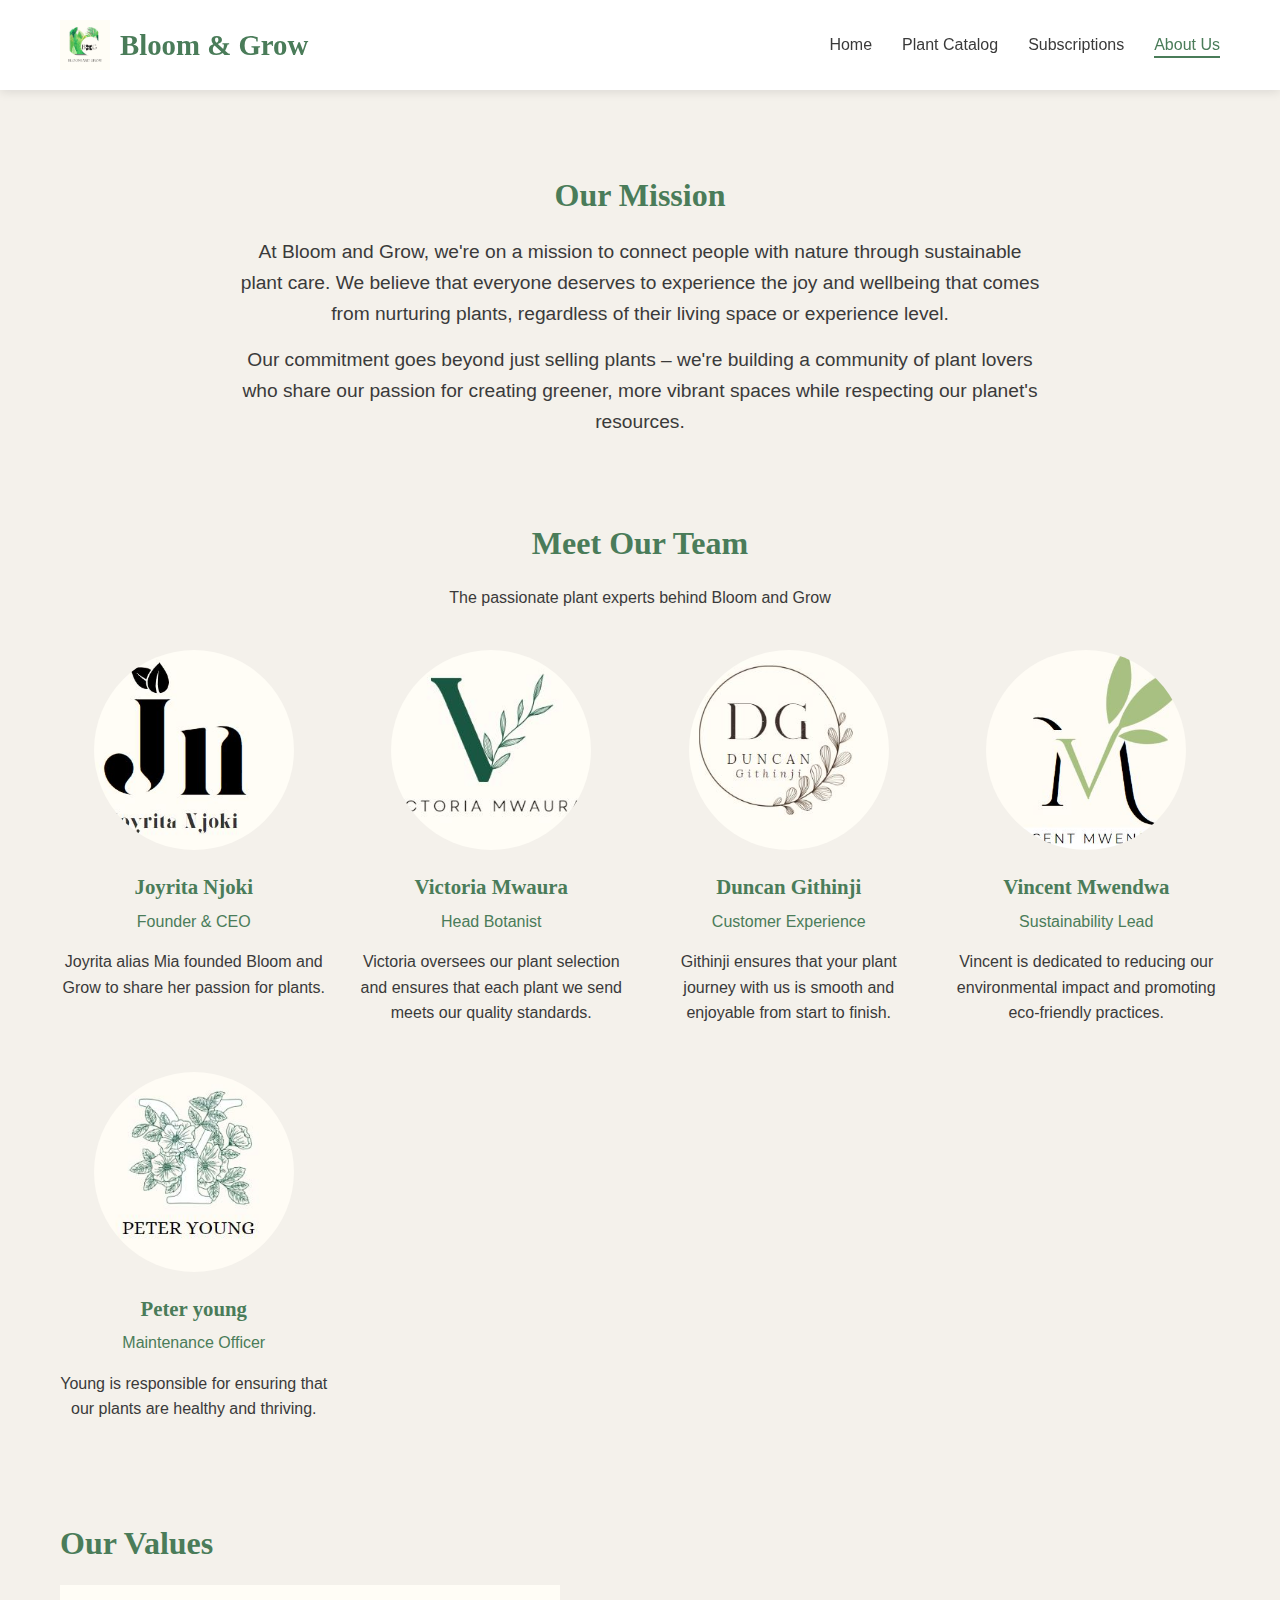
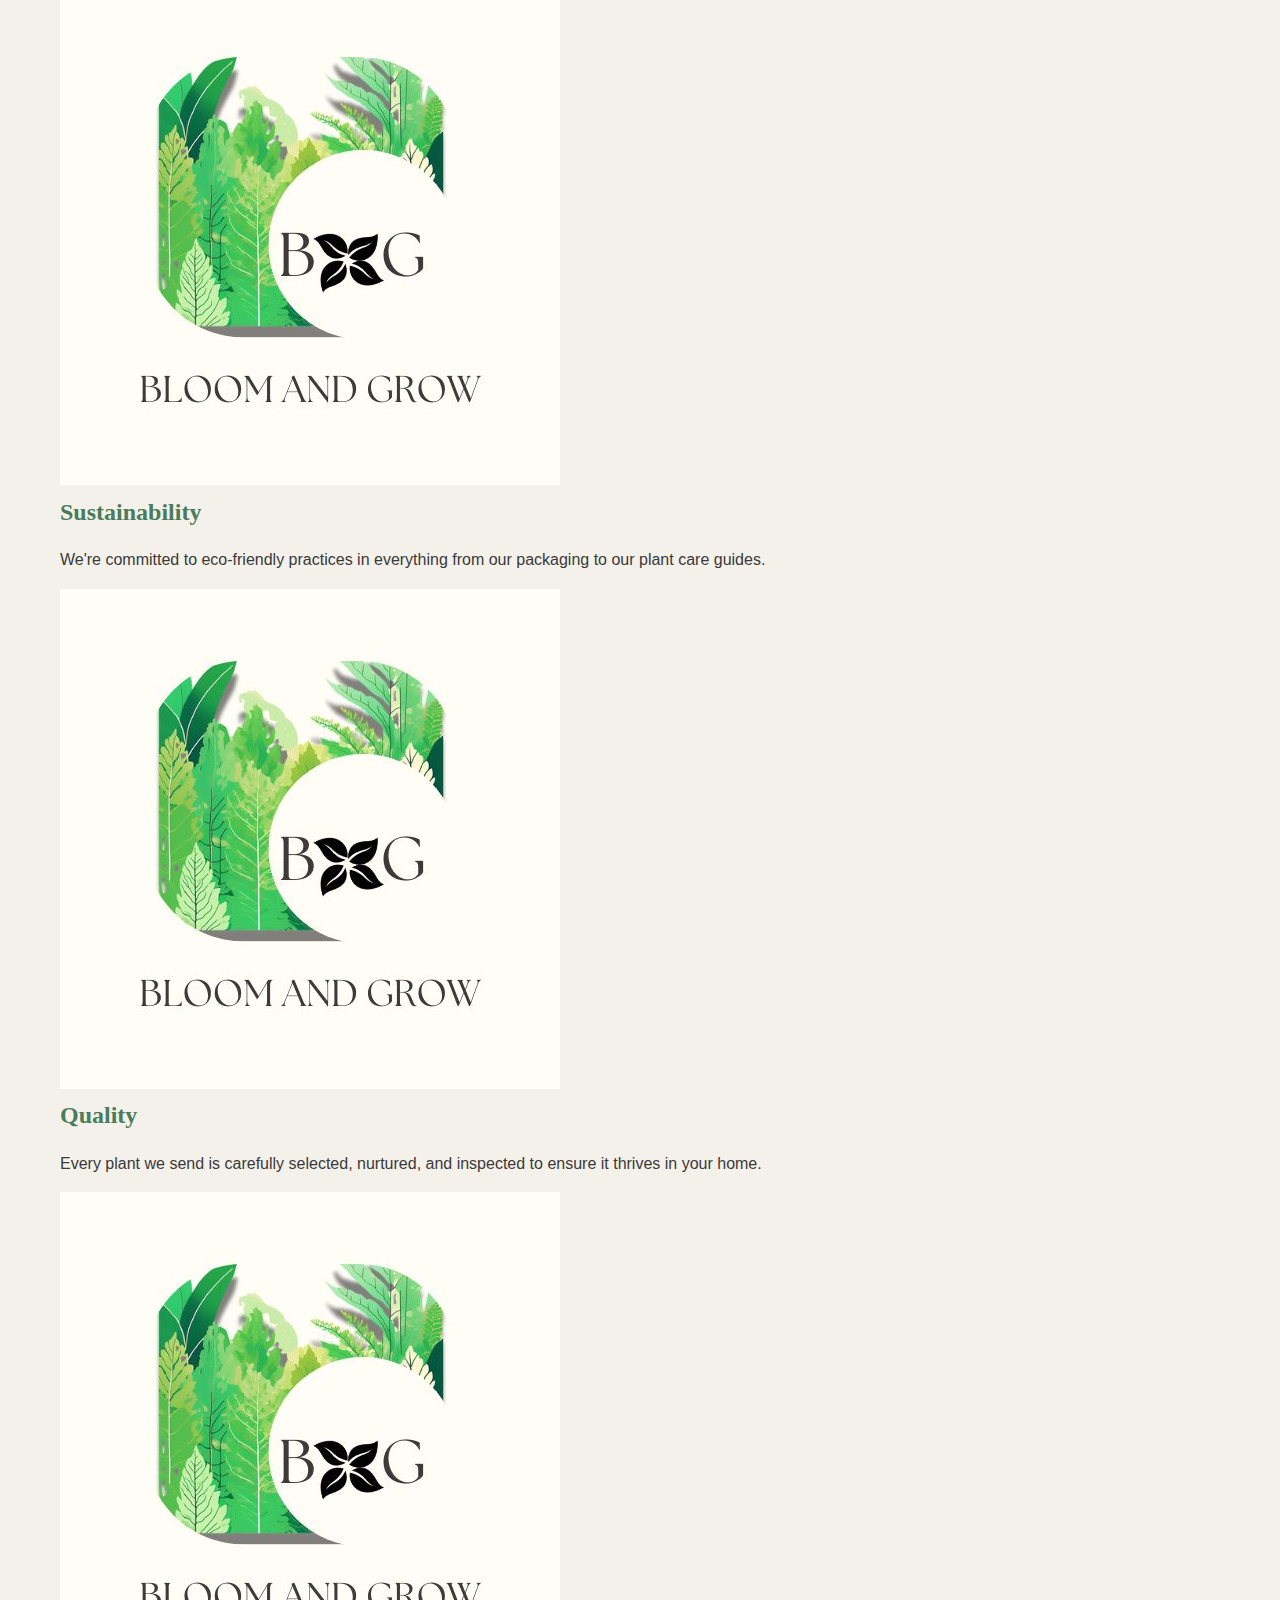
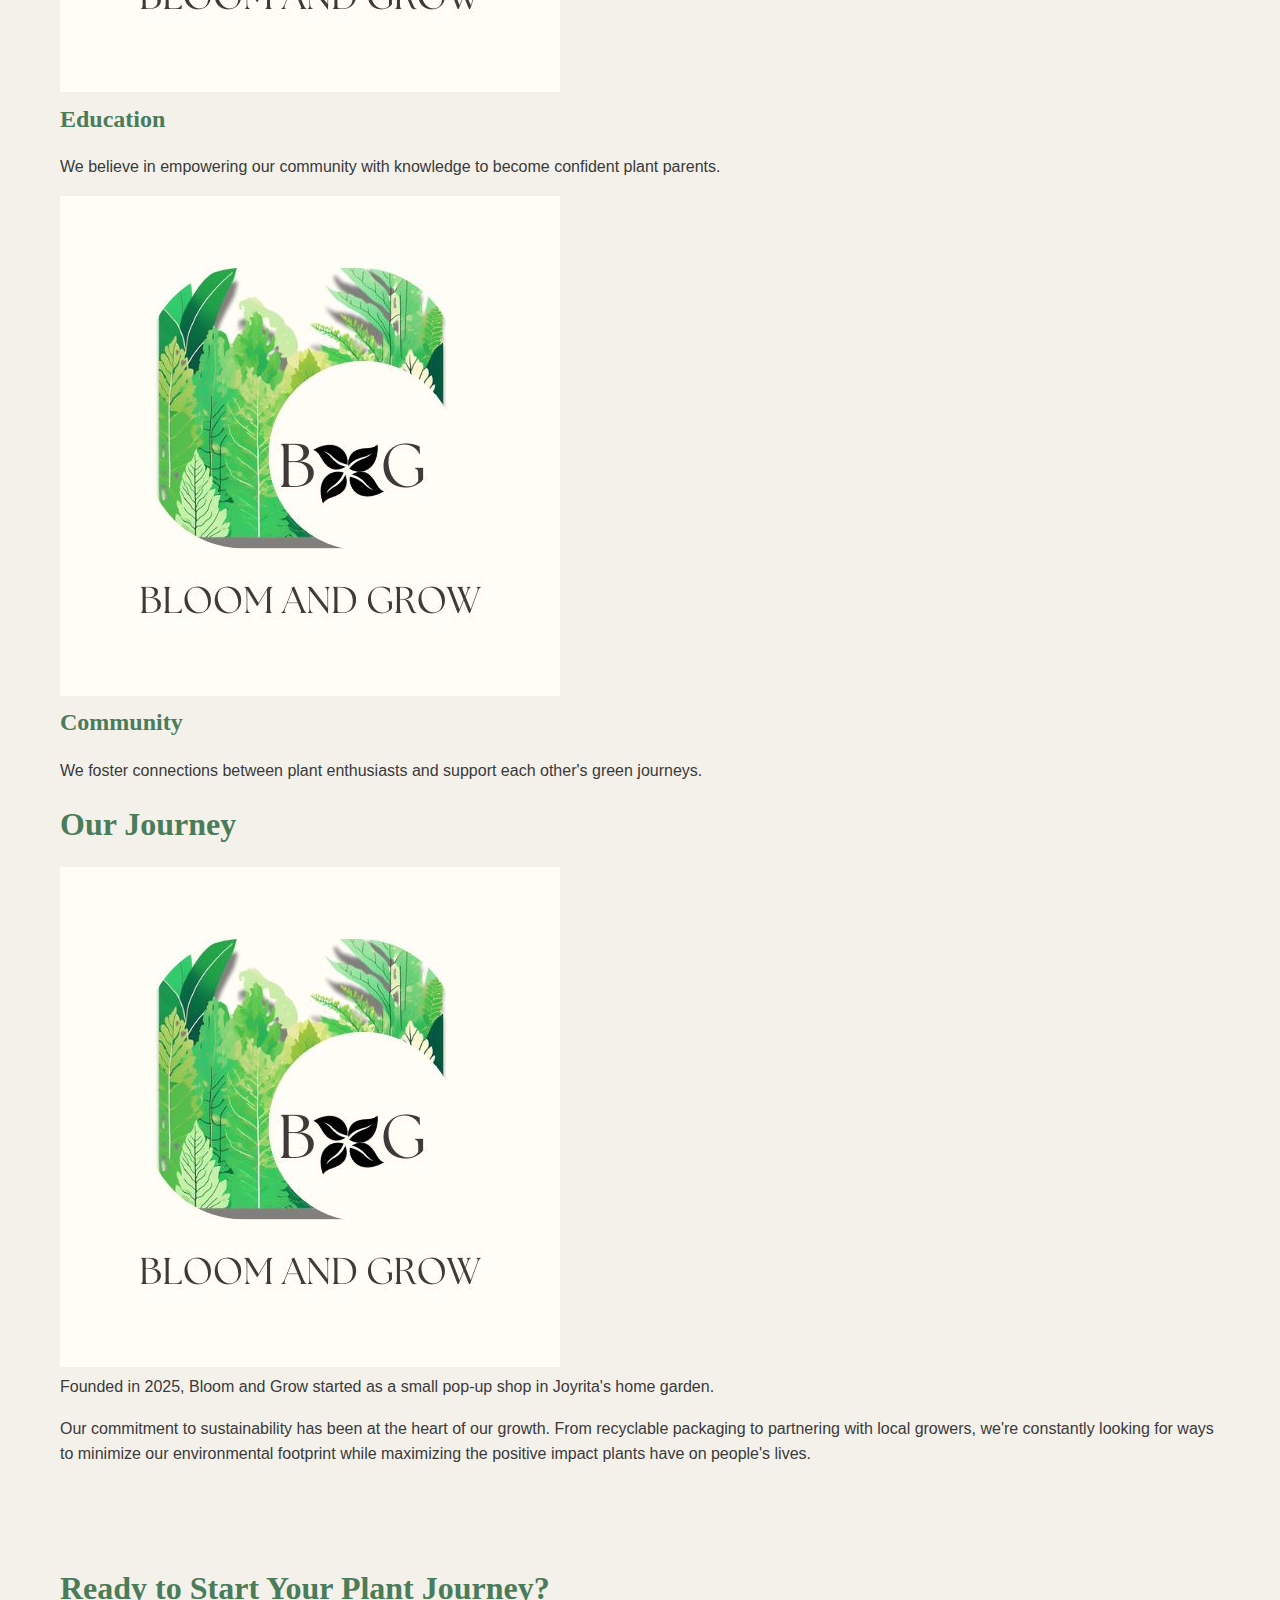
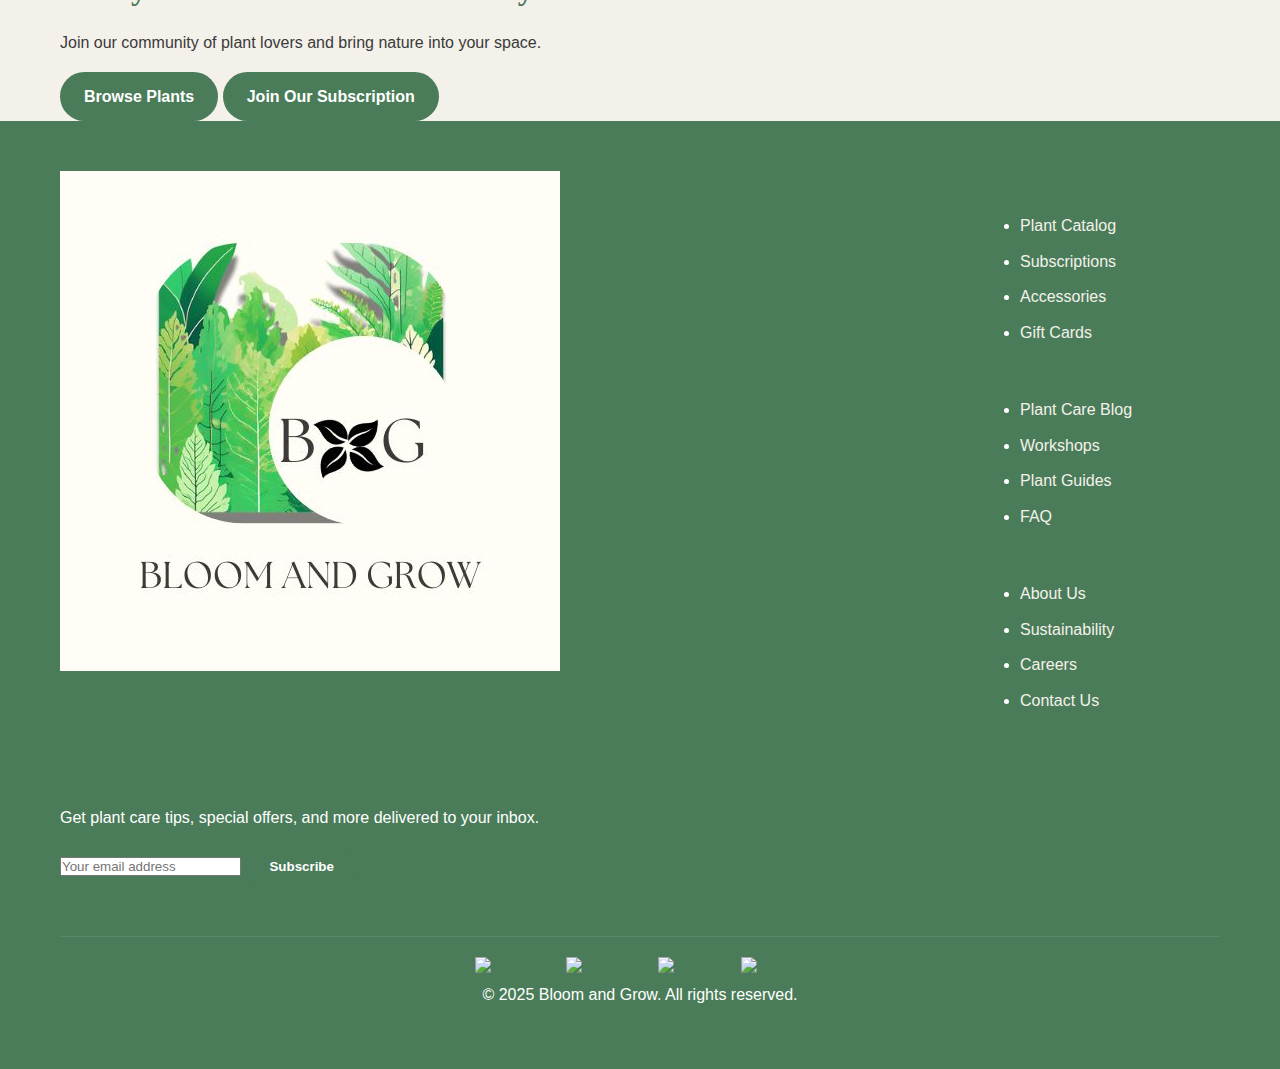
==== commit 1c8f5131: "Refactor subscription section and remove unused styles; update about page layout" ====
--- a/about.html
+++ b/about.html
@@ -30,15 +30,6 @@
         </div>
     </header>
 
-    <section class="hero" style="background-image: url('images/about-hero.jpg'); height: 400px;">
-        <div class="container">
-            <div class="hero-content fade-in">
-                <h2>Our Story</h2>
-                <p>Meet the team behind Bloom and Grow</p>
-            </div>
-        </div>
-    </section>
-
     <section class="about-page">
         <div class="container">
             <div class="mission fade-in">
@@ -149,24 +140,6 @@
                         <p>Our commitment to sustainability has been at the heart of our growth. 
                             From recyclable packaging to partnering with local growers,
                             we're constantly looking for ways to minimize our environmental footprint while maximizing the positive impact plants have on people's lives.</p>
-                    </div>
-                </div>
-            </div>
-            
-            <div class="testimonials fade-in">
-                <h2>What Our Customers Say</h2>
-                <div class="testimonial-slider">
-                    <div class="testimonial">
-                        <p class="quote">"Bloom and Grow transformed my apartment into a green sanctuary. Their plant care guides made it so easy, even for a beginner like me!"</p>
-                        <p class="author">- Jamie T., New York</p>
-                    </div>
-                    <div class="testimonial">
-                        <p class="quote">"The quality of plants I receive in my monthly subscription is outstanding. Each one arrives healthy and ready to thrive."</p>
-                        <p class="author">- Alex M., Chicago</p>
-                    </div>
-                    <div class="testimonial">
-                        <p class="quote">"I love how environmentally conscious this company is. From the recyclable pots to the organic soil, they really walk the talk."</p>
-                        <p class="author">- Taylor B., Portland</p>
                     </div>
                 </div>
             </div>
--- a/styles.css
+++ b/styles.css
@@ -428,7 +428,7 @@
     margin-bottom: 15px;
   }
   
-  /* Slider/Carousel */
+  /* Slider Carousel */
   .carousel {
     position: relative;
     overflow: hidden;
@@ -441,7 +441,9 @@
   }
   
   .carousel-slide {
-    min-width: 100%;
+    width: 100%;
+    height: 100%;
+
   }
   
   .carousel-buttons {
@@ -494,6 +496,7 @@
   .next-btn {
     right: 20px;
   }
+
   
   /* Subscription Page Styles */
   .subscription-page {
@@ -686,45 +689,6 @@
     text-align: center;
     padding-top: 20px;
     border-top: 1px solid rgba(255, 255, 255, 0.1);
-  }
-  
-  /* Animations */
-  @keyframes fadeIn {
-    from {
-      opacity: 0;
-      transform: translateY(20px);
-    }
-    to {
-      opacity: 1;
-      transform: translateY(0);
-    }
-  }
-  
-  @keyframes leafSway {
-    0% {
-      transform: rotate(0deg);
-    }
-    25% {
-      transform: rotate(5deg);
-    }
-    50% {
-      transform: rotate(0deg);
-    }
-    75% {
-      transform: rotate(-5deg);
-    }
-    100% {
-      transform: rotate(0deg);
-    }
-  }
-  
-  .fade-in {
-    animation: fadeIn 1s ease forwards;
-  }
-  
-  .leaf-icon {
-    display: inline-block;
-    animation: leafSway 3s ease-in-out infinite;
   }
   
   /* Responsive Design */
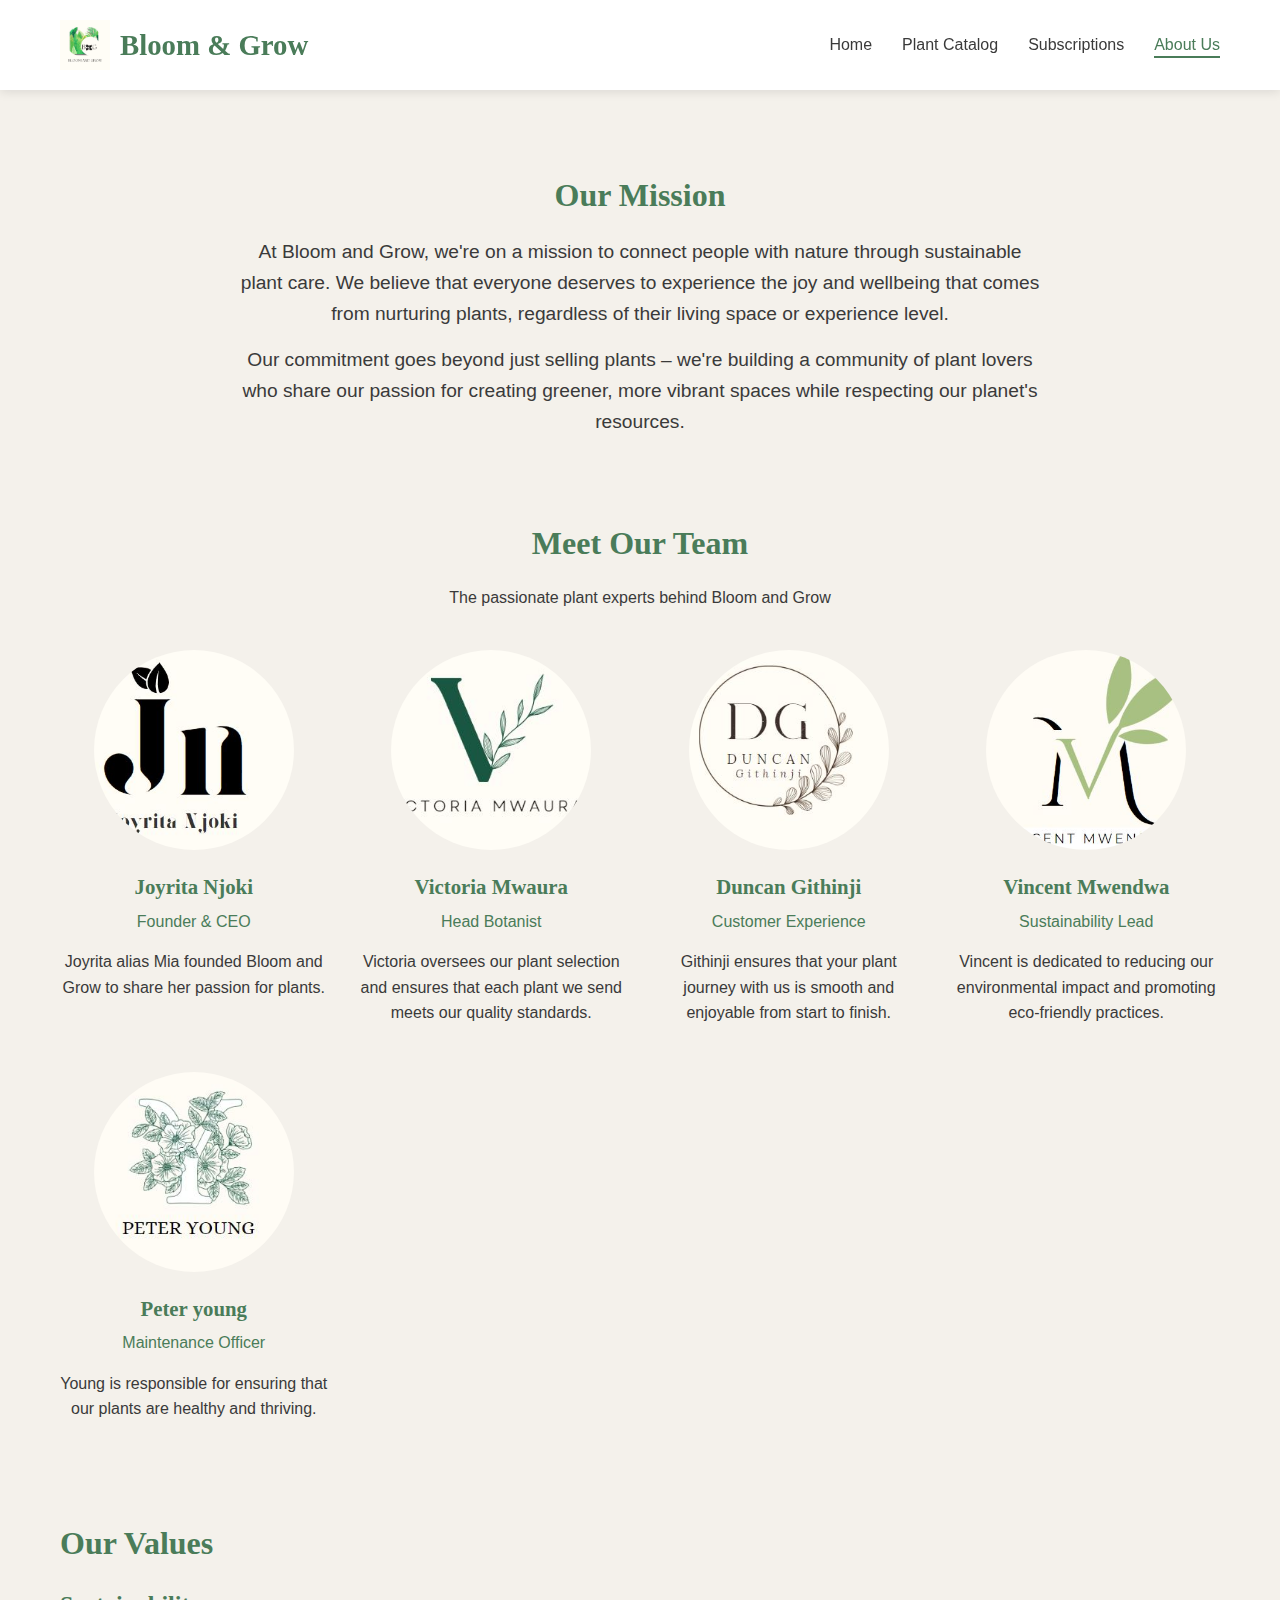
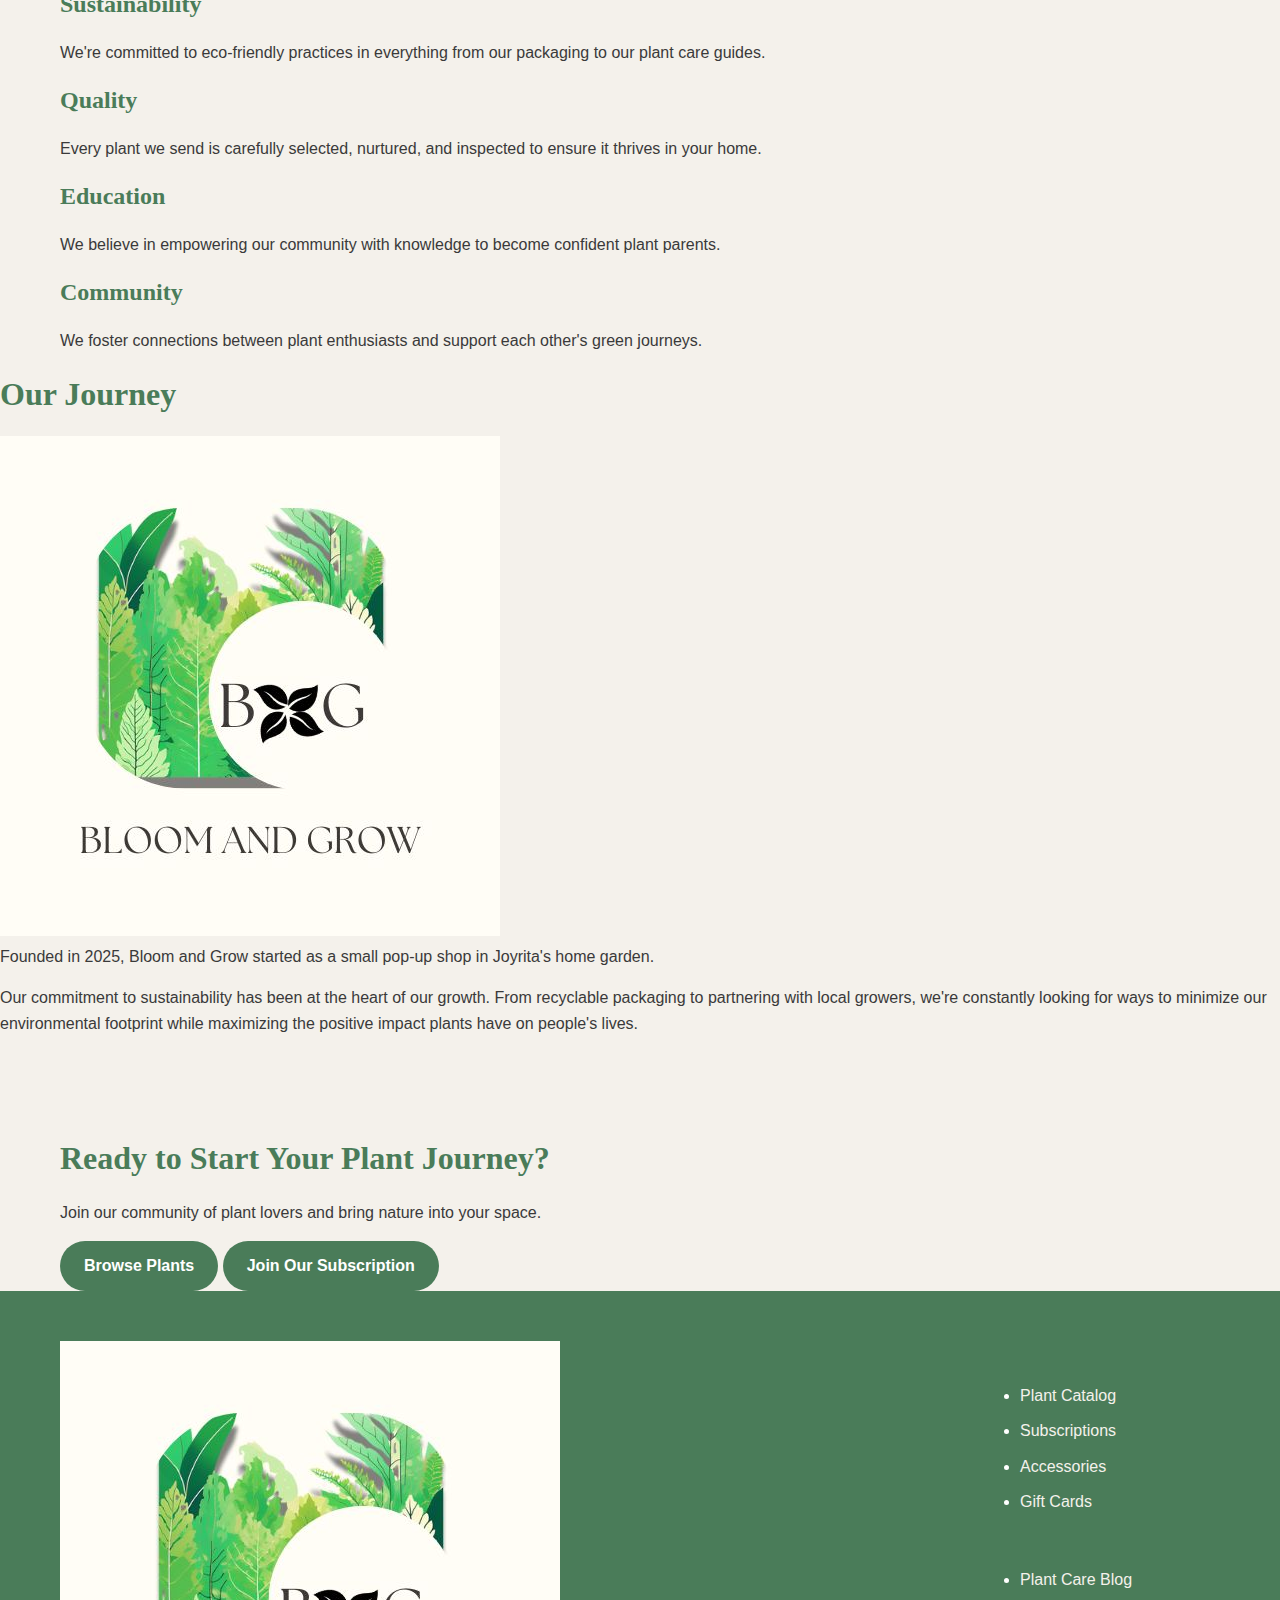
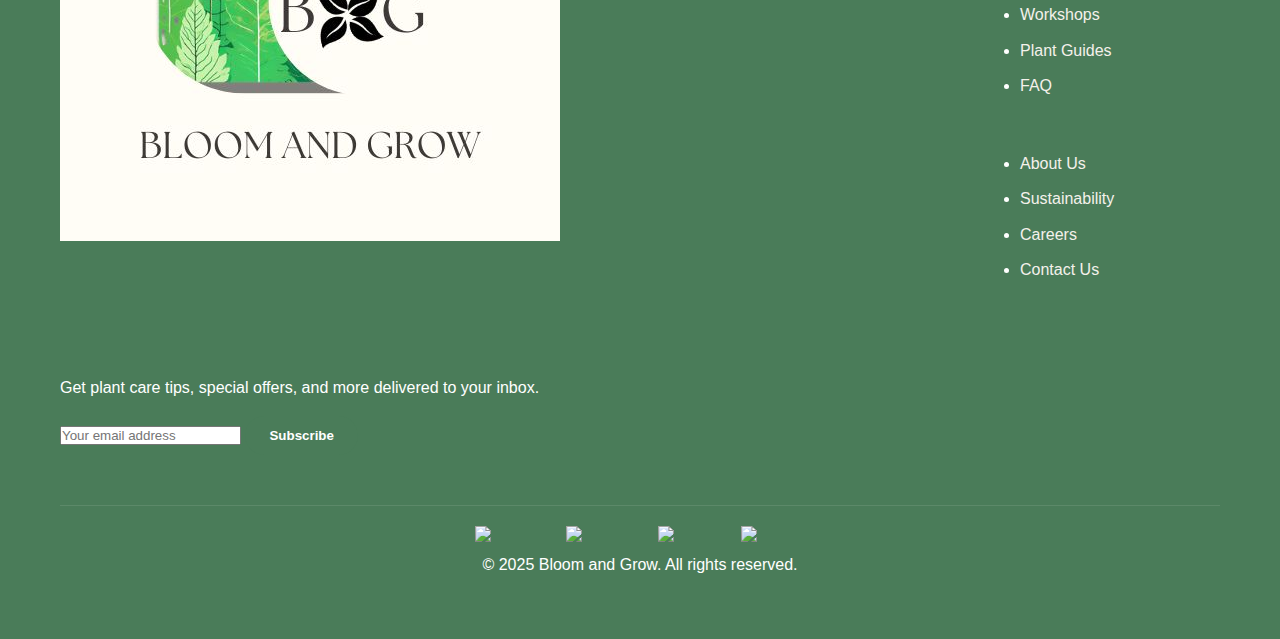
==== commit a90331bf: "Refactor about page to remove unused value icons; enhance carousel styles and add new cart functiona" ====
--- a/about.html
+++ b/about.html
@@ -95,37 +95,19 @@
             <div class="values fade-in">
                 <h2>Our Values</h2>
                 <div class="values-grid">
-                    <div class="value-item">
-                        <div class="value-icon">
-                            <img src="assets/bnglogo.jpg" alt="Sustainability Icon">
-                        </div>
+
                         <h3>Sustainability</h3>
                         <p>We're committed to eco-friendly practices in everything from our packaging to our plant care guides.</p>
-                    </div>
-                    
-                    <div class="value-item">
-                        <div class="value-icon">
-                            <img src="assets/bnglogo.jpg" alt="Quality Icon">
-                        </div>
+
                         <h3>Quality</h3>
                         <p>Every plant we send is carefully selected, nurtured, and inspected to ensure it thrives in your home.</p>
-                    </div>
-                    
-                    <div class="value-item">
-                        <div class="value-icon">
-                            <img src="assets/bnglogo.jpg" alt="Education Icon">
-                        </div>
+                   
                         <h3>Education</h3>
                         <p>We believe in empowering our community with knowledge to become confident plant parents.</p>
-                    </div>
-                    
-                    <div class="value-item">
-                        <div class="value-icon">
-                            <img src="assets/bnglogo.jpg" alt="Community Icon">
+                    
                         </div>
                         <h3>Community</h3>
                         <p>We foster connections between plant enthusiasts and support each other's green journeys.</p>
-                    </div>
                 </div>
             </div>
             
--- a/styles.css
+++ b/styles.css
@@ -430,20 +430,33 @@
   
   /* Slider Carousel */
   .carousel {
+    height: 500px;
     position: relative;
     overflow: hidden;
-    margin: 40px 0;
   }
   
   .carousel-container {
     display: flex;
-    transition: transform 0.5s ease;
+    transition: transform 0.2s ease;
+    height: 100%;
   }
   
   .carousel-slide {
+    flex: 0 0 100%;
+    height: 100%;
+    position: relative;
+  }
+  .carousel-slide a {
+    display: block;
     width: 100%;
     height: 100%;
-
+  }
+  
+  .carousel-slide img {
+    width: 100%;
+    height: 100%;
+    object-fit: contain;
+    object-position: center;
   }
   
   .carousel-buttons {
@@ -459,7 +472,7 @@
     width: 15px;
     height: 15px;
     border-radius: 50%;
-    background-color: rgba(255, 255, 255, 0.5);
+    background-color: rgba(3, 73, 18, 0.5);
     cursor: pointer;
     transition: background-color 0.3s ease;
   }
@@ -731,4 +744,72 @@
     .category-card, .subscription-card, .tier-card {
       flex-basis: 100%;
     }
-  }+  }
+
+   /* Additional styles for cart functionality for interaction with customer and system*/
+   .quantity-selector {
+    display: none;
+    margin: 15px 0;
+}
+
+.quantity-selector.active {
+    display: flex;
+    align-items: center;
+    gap: 10px;
+}
+
+.quantity-selector input {
+    width: 60px;
+    padding: 8px;
+    border: 1px solid #ddd;
+    border-radius: 4px;
+    text-align: center;
+}
+
+.confirmation-prompt {
+    display: none;
+    margin-top: 10px;
+}
+
+.confirmation-prompt.active {
+    display: block;
+}
+
+.confirmation-buttons {
+    display: flex;
+    gap: 10px;
+    margin-top: 10px;
+}
+
+.quantity-controls {
+    display: flex;
+    align-items: center;
+}
+
+.quantity-btn {
+    background: var(--light-green);
+    border: none;
+    width: 30px;
+    height: 30px;
+    border-radius: 50%;
+    cursor: pointer;
+    font-weight: bold;
+    display: flex;
+    align-items: center;
+    justify-content: center;
+}
+
+/*animation container for plant*/
+.animation-container {
+  display: flex;
+  justify-content: center;
+  align-items: center;
+  padding: 25px;
+  background-color: #f4f1eb;
+  box-shadow: 0 5px 14px rgba(0, 0, 0, 0.1);
+}
+
+canvas {
+  display: block;
+  background-color:  #f4f1eb;
+}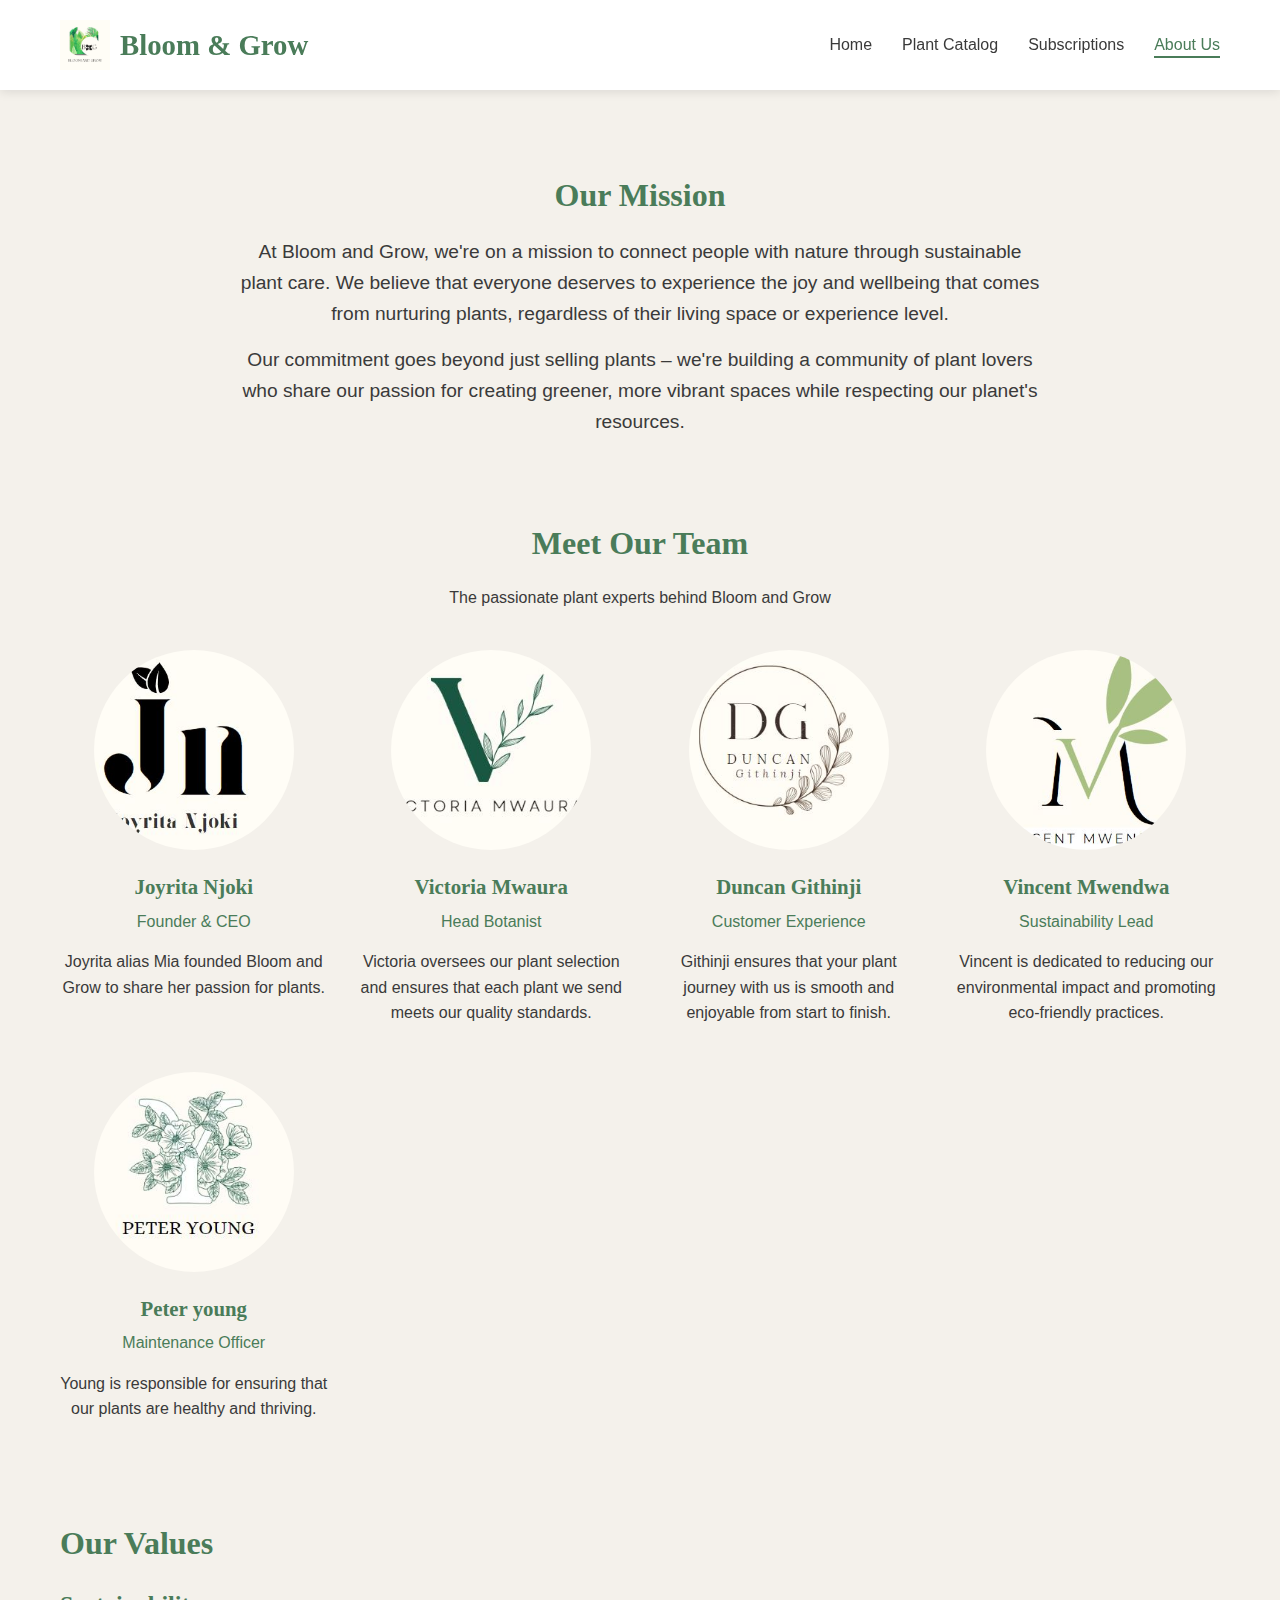
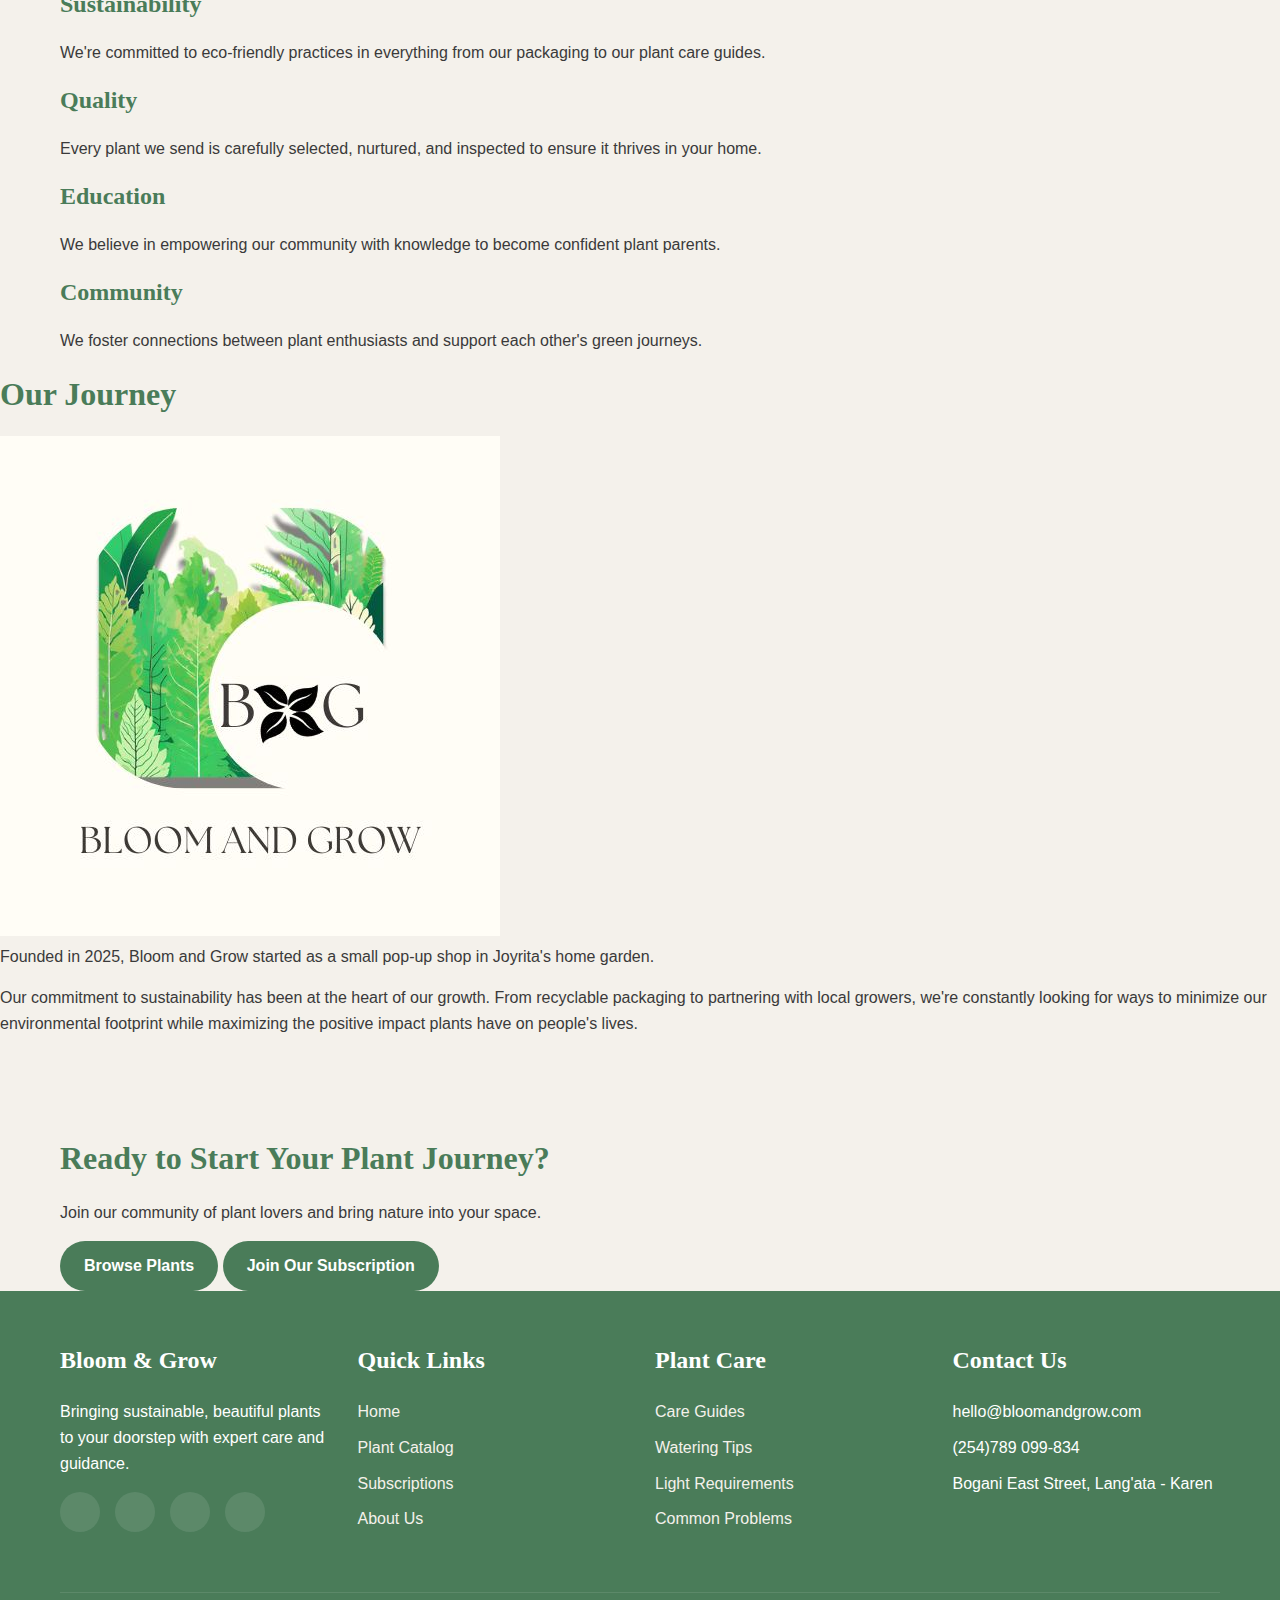
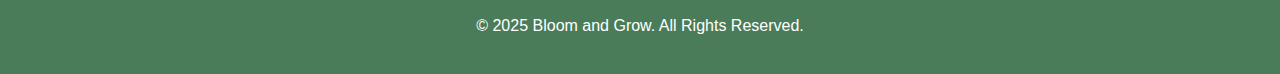
==== commit 9e34fc20: "changed the footer section on every page" ====
--- a/about.html
+++ b/about.html
@@ -143,65 +143,48 @@
 
     <footer>
         <div class="container">
-            <div class="footer-content">
-                <div class="footer-logo">
-                    <img src="assets/bnglogo.jpg" alt="Bloom and Grow Logo">
-                    <h3>Bloom & Grow</h3>
-                </div>
-                <div class="footer-links">
-                    <div class="footer-column">
-                        <h4>Shop</h4>
-                        <ul>
-                            <li><a href="catalog.html">Plant Catalog</a></li>
-                            <li><a href="subscription.html">Subscriptions</a></li>
-                            <li><a href="accessories.html">Accessories</a></li>
-                            <li><a href="gifts.html">Gift Cards</a></li>
-                        </ul>
-                    </div>
-                    <div class="footer-column">
-                        <h4>Learn</h4>
-                        <ul>
-                            <li><a href="blog.html">Plant Care Blog</a></li>
-                            <li><a href="workshops.html">Workshops</a></li>
-                            <li><a href="guides.html">Plant Guides</a></li>
-                            <li><a href="faq.html">FAQ</a></li>
-                        </ul>
-                    </div>
-                    <div class="footer-column">
-                        <h4>Company</h4>
-                        <ul>
-                            <li><a href="about.html">About Us</a></li>
-                            <li><a href="sustainability.html">Sustainability</a></li>
-                            <li><a href="careers.html">Careers</a></li>
-                            <li><a href="contact.html">Contact Us</a></li>
-                        </ul>
-                    </div>
-                </div>
-                <div class="newsletter">
-                    <h4>Join Our Newsletter</h4>
-                    <p>Get plant care tips, special offers, and more delivered to your inbox.</p>
-                    <form class="newsletter-form">
-                        <input type="email" placeholder="Your email address" required>
-                        <button type="submit" class="btn primary-btn">Subscribe</button>
-                    </form>
-                </div>
+          <div class="footer-content">
+            <div class="footer-column">
+              <h3>Bloom & Grow</h3>
+              <p>Bringing sustainable, beautiful plants to your doorstep with expert care and guidance.</p>
+              <div class="social-icons">
+                <a href="#" class="social-icon"><i class="fab fa-facebook-f"></i></a>
+                <a href="#" class="social-icon"><i class="fab fa-instagram"></i></a>
+                <a href="#" class="social-icon"><i class="fab fa-pinterest"></i></a>
+                <a href="#" class="social-icon"><i class="fab fa-twitter"></i></a>
+              </div>
             </div>
-            <div class="footer-bottom">
-                <div class="social-links">
-                    <a href="#" aria-label="Facebook"><img src="images/facebook-icon.svg" alt="Facebook"></a>
-                    <a href="#" aria-label="Instagram"><img src="images/instagram-icon.svg" alt="Instagram"></a>
-                    <a href="#" aria-label="Pinterest"><img src="images/pinterest-icon.svg" alt="Pinterest"></a>
-                    <a href="#" aria-label="Twitter"><img src="images/twitter-icon.svg" alt="Twitter"></a>
-                </div>
-                <div class="copyright">
-                    <p>&copy; 2025 Bloom and Grow. All rights reserved.</p>
-                </div>
-                <div class="legal-links">
-                    <a href="privacy.html">Privacy Policy</a>
-                    <a href="terms.html">Terms of Service</a>
-                </div>
+            <div class="footer-column">
+              <h3>Quick Links</h3>
+              <ul class="footer-links">
+                <li><a href="index.html">Home</a></li>
+                <li><a href="catalog.html">Plant Catalog</a></li>
+                <li><a href="subscription.html">Subscriptions</a></li>
+                <li><a href="about.html">About Us</a></li>
+              </ul>
             </div>
+            <div class="footer-column">
+              <h3>Plant Care</h3>
+              <ul class="footer-links">
+                <li><a href="#">Care Guides</a></li>
+                <li><a href="#">Watering Tips</a></li>
+                <li><a href="#">Light Requirements</a></li>
+                <li><a href="#">Common Problems</a></li>
+              </ul>
+            </div>
+            <div class="footer-column">
+              <h3>Contact Us</h3>
+              <ul class="footer-links">
+                <li><i class="fas fa-envelope"></i> hello@bloomandgrow.com</li>
+                <li><i class="fas fa-phone"></i> (254)789 099-834</li>
+                <li><i class="fas fa-map-marker-alt"></i>  Bogani  East Street, Lang'ata - Karen</li>
+              </ul>
+            </div>
+          </div>
+          <div class="footer-bottom">
+            <p>&copy; 2025 Bloom and Grow. All Rights Reserved.</p>
+          </div>
         </div>
-    </footer>
+      </footer>
 </body>
 </html>